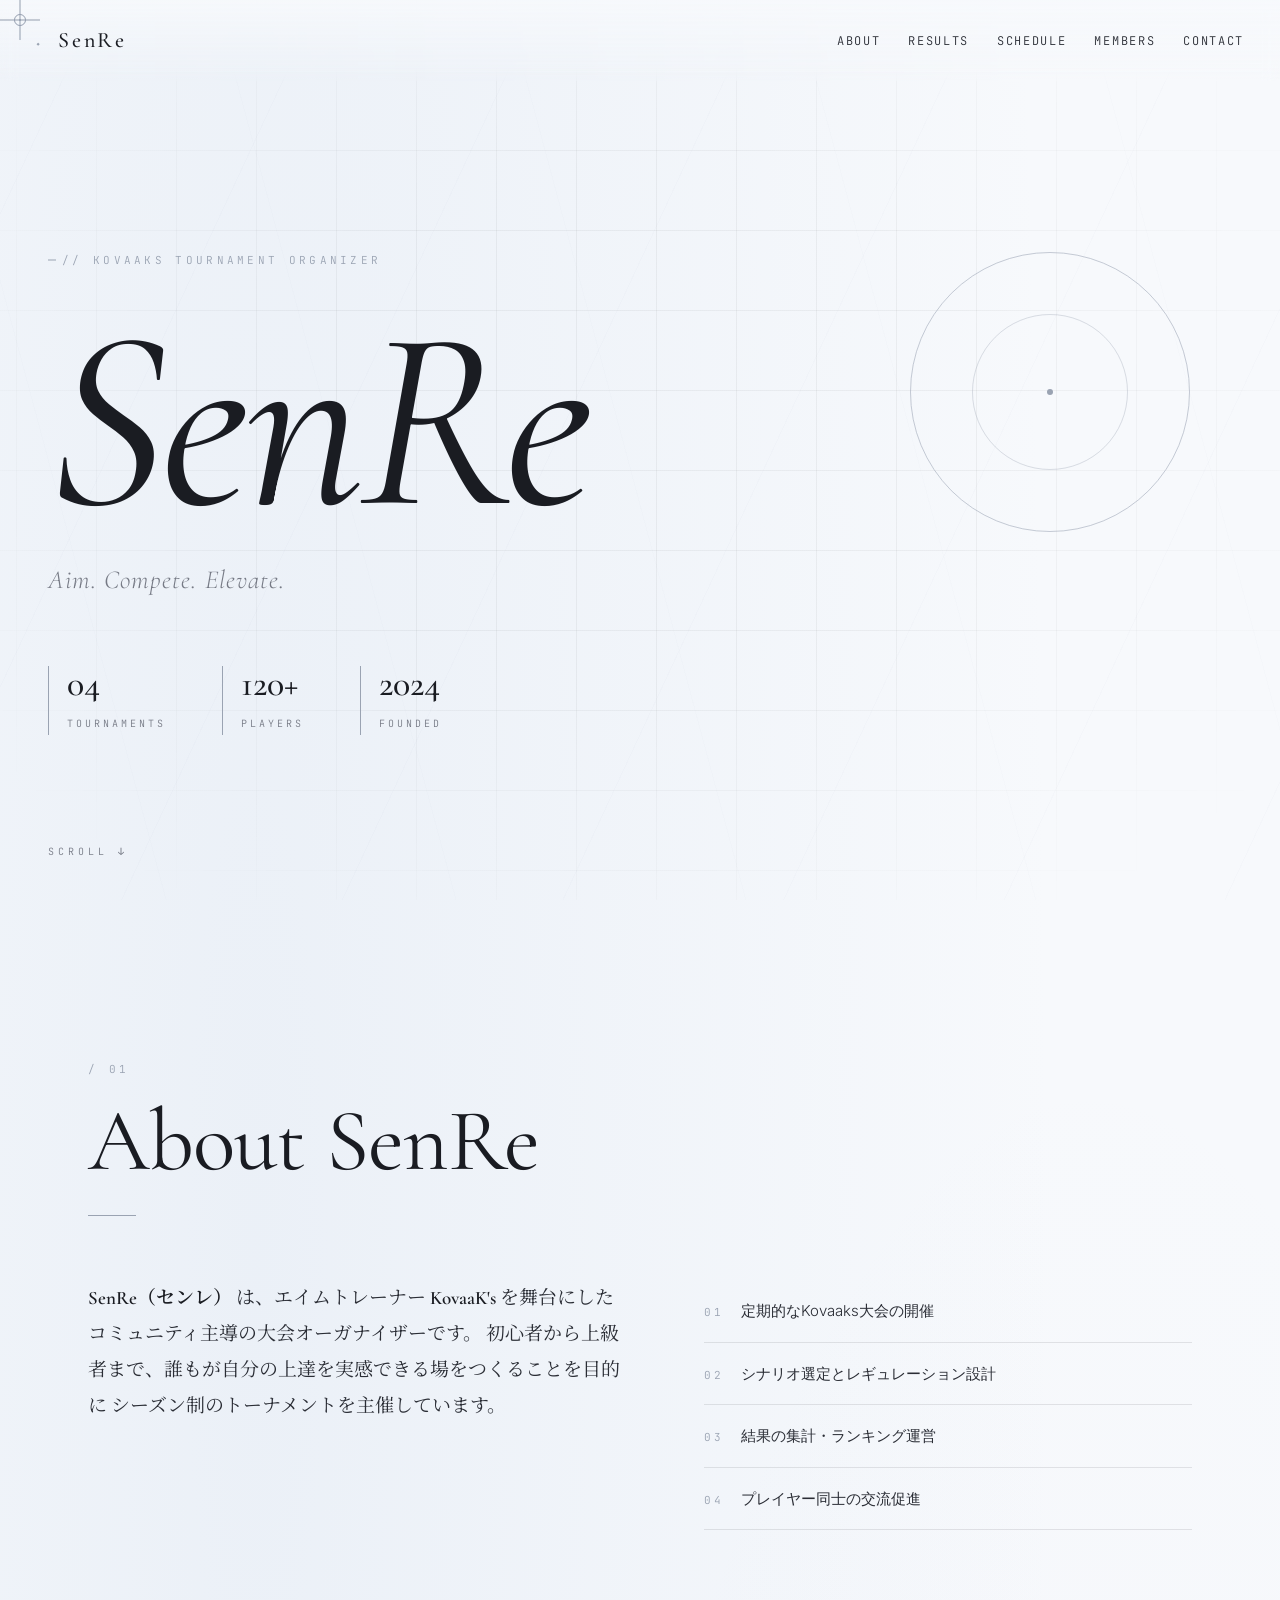
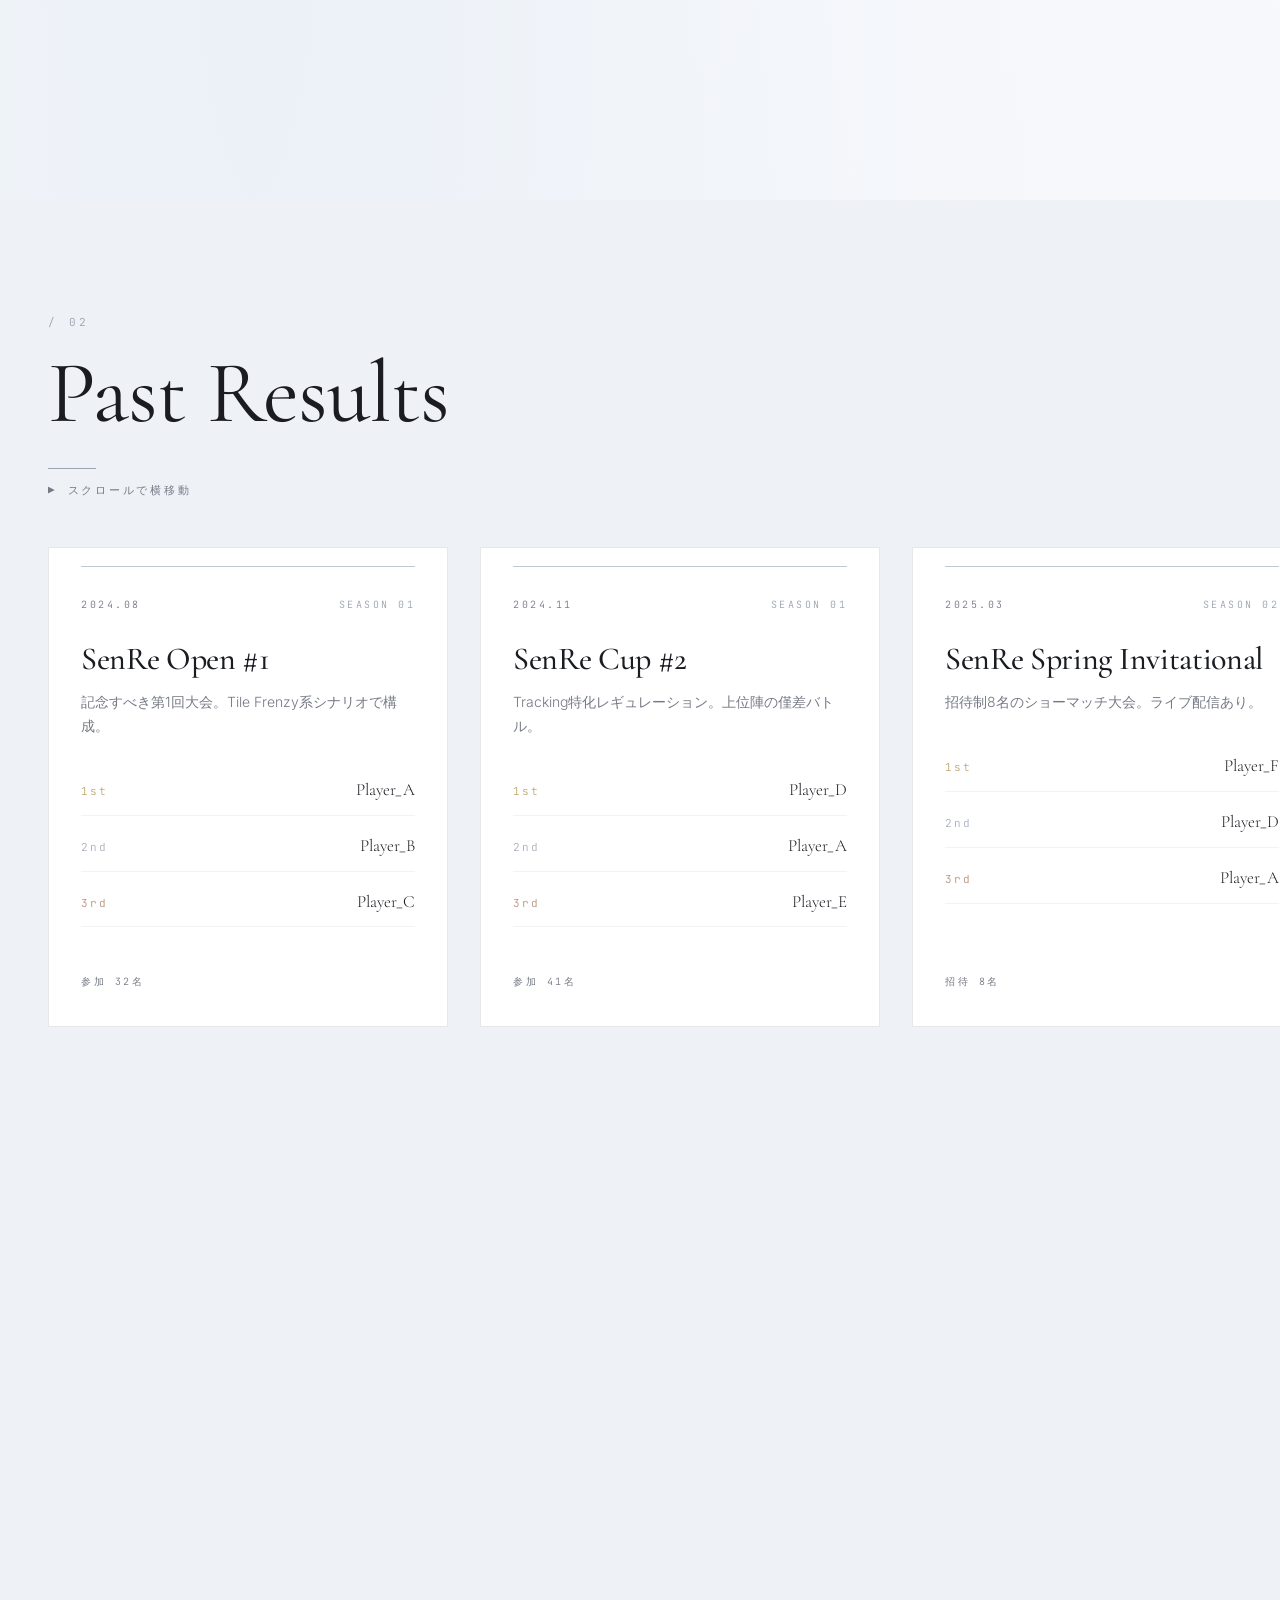
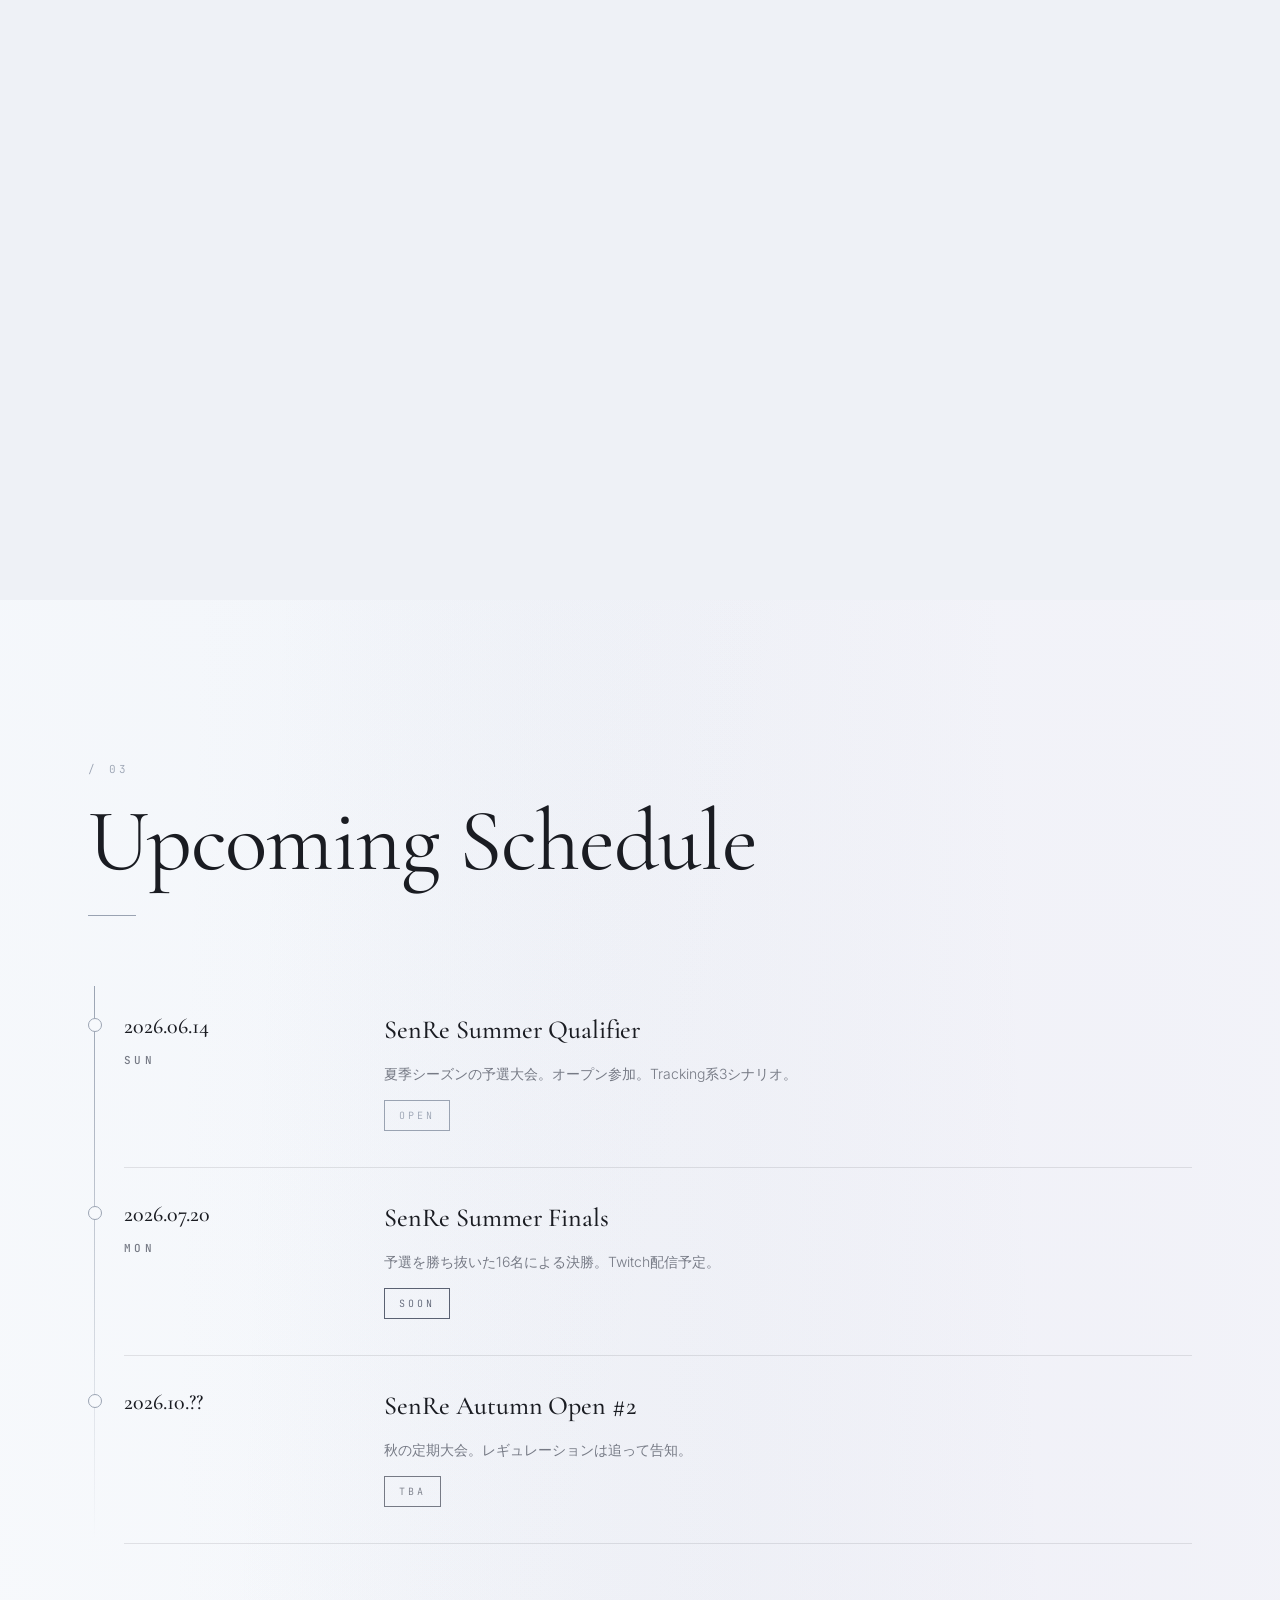
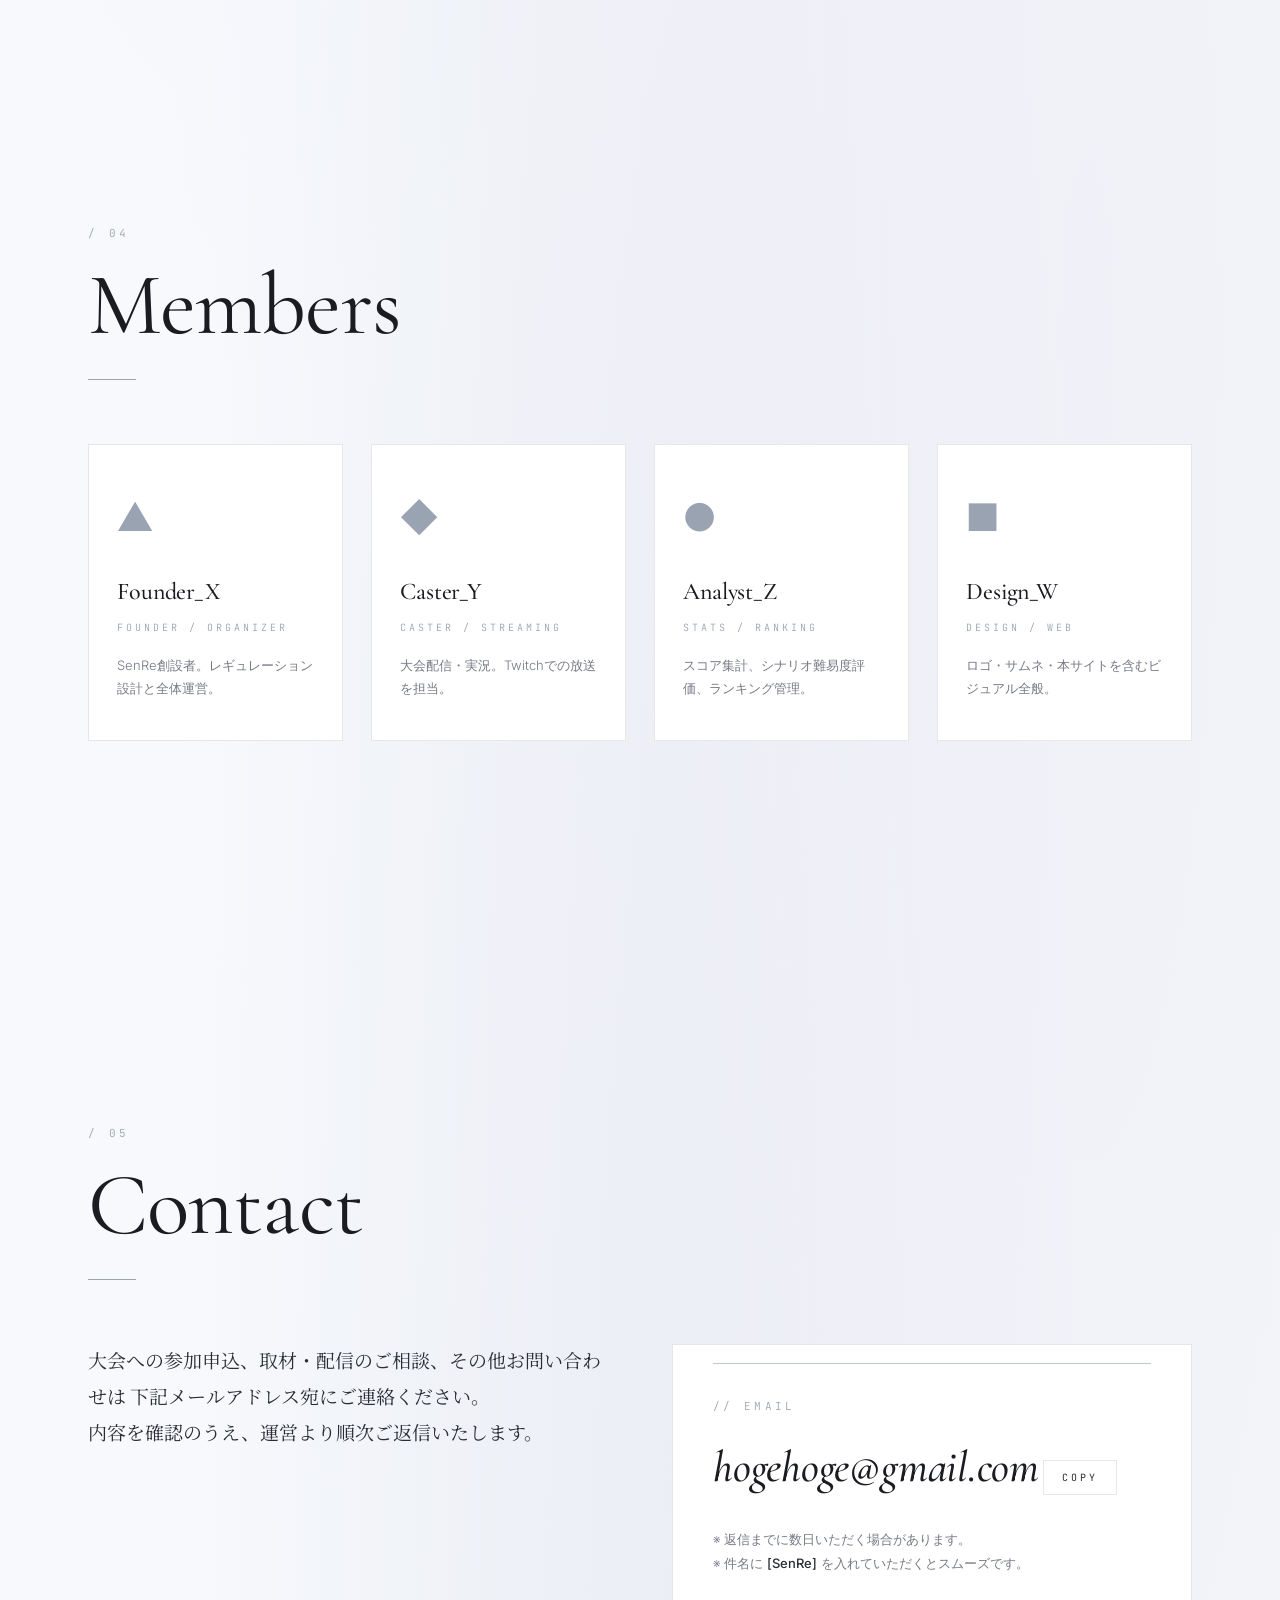
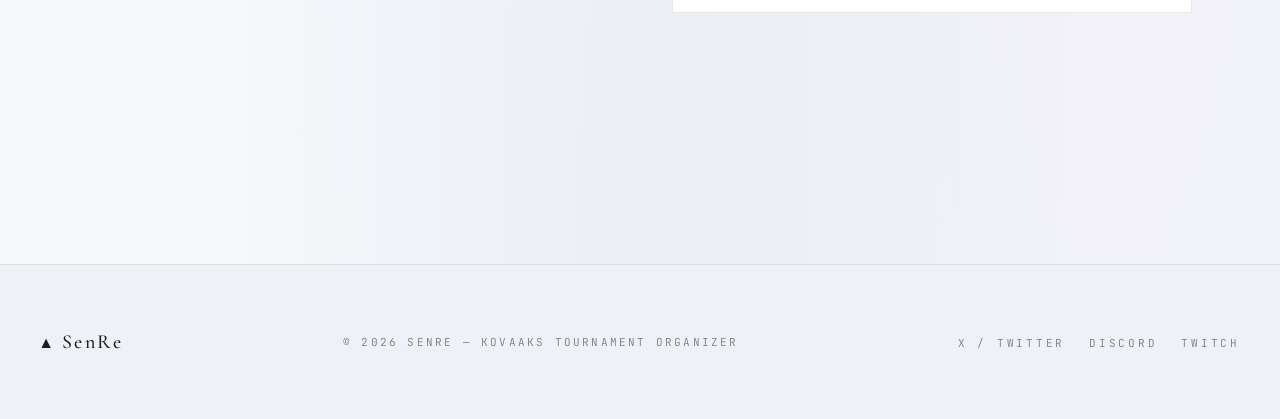
==== index.html @ f72944ca "Init" ====
<!DOCTYPE html>
<html lang="ja">
<head>
<meta charset="UTF-8" />
<meta name="viewport" content="width=device-width, initial-scale=1.0" />
<title>SenRe — Kovaaks Tournament Organizer</title>
<link rel="preconnect" href="https://fonts.googleapis.com">
<link rel="preconnect" href="https://fonts.gstatic.com" crossorigin>
<link href="https://fonts.googleapis.com/css2?family=Cormorant+Garamond:wght@300;400;500;600;700&family=Inter:wght@300;400;500;700&family=JetBrains+Mono:wght@400;500&family=Noto+Serif+JP:wght@300;400;600&display=swap" rel="stylesheet">
<link rel="stylesheet" href="style.css" />
</head>
<body>

<!-- 大理石テクスチャ用オーバーレイ -->
<div class="marble-veins"></div>

<!-- カスタムカーソル（クロスヘア） -->
<div class="cursor-cross" id="cursorCross" aria-hidden="true">
  <div class="cc-h"></div>
  <div class="cc-v"></div>
  <div class="cc-ring"></div>
  <div class="cc-dot"></div>
</div>

<!-- スクロール進捗 -->
<div class="progress-bar" id="progressBar"></div>

<!-- ナビ -->
<nav class="nav">
  <div class="nav-logo">
    <span class="logo-mark">◆</span> SenRe
  </div>
  <ul class="nav-links">
    <li><a href="#about">About</a></li>
    <li><a href="#results">Results</a></li>
    <li><a href="#schedule">Schedule</a></li>
    <li><a href="#members">Members</a></li>
    <li><a href="#contact">Contact</a></li>
  </ul>
</nav>

<!-- ============== HERO ============== -->
<section id="hero" class="section hero">
  <div class="grid-bg" data-parallax="0.25"></div>
  <div class="ornament" id="ornament">
    <div class="o-ring"></div>
    <div class="o-ring o-ring-2"></div>
    <div class="o-dot"></div>
  </div>

  <div class="hero-meta">
    <span class="tag">// KOVAAKS TOURNAMENT ORGANIZER</span>
  </div>
  <h1 class="hero-title" id="heroTitle" data-text="SenRe">SenRe</h1>
  <p class="hero-sub">Aim. Compete. Elevate.</p>

  <div class="hero-stats">
    <div><b>04</b><span>TOURNAMENTS</span></div>
    <div><b>120+</b><span>PLAYERS</span></div>
    <div><b>2024</b><span>FOUNDED</span></div>
  </div>

  <p class="scroll-hint">SCROLL ↓</p>
</section>

<!-- ============== ABOUT ============== -->
<section id="about" class="section about">
  <span class="section-no">/ 01</span>
  <h2 class="section-title reveal reveal-up">About SenRe</h2>
  <div class="about-grid">
    <p class="reveal reveal-up">
      <b>SenRe（センレ）</b> は、エイムトレーナー <b>KovaaK's</b> を舞台にした
      コミュニティ主導の大会オーガナイザーです。
      初心者から上級者まで、誰もが自分の上達を実感できる場をつくることを目的に
      シーズン制のトーナメントを主催しています。
    </p>
    <ul class="about-points">
      <li class="reveal reveal-up"><span>01</span>定期的なKovaaks大会の開催</li>
      <li class="reveal reveal-up"><span>02</span>シナリオ選定とレギュレーション設計</li>
      <li class="reveal reveal-up"><span>03</span>結果の集計・ランキング運営</li>
      <li class="reveal reveal-up"><span>04</span>プレイヤー同士の交流促進</li>
    </ul>
  </div>
</section>

<!-- ============== RESULTS (Sticky横スクロール) ============== -->
<section id="results" class="pin-section">
  <div class="pin-track">
    <div class="pin-stage">
      <div class="pin-head">
        <span class="section-no">/ 02</span>
        <h2 class="section-title">Past Results</h2>
        <p class="pin-hint">▶ スクロールで横移動</p>
      </div>
      <div class="pin-panels" id="pinPanels">

        <article class="result">
          <header><span class="r-date">2024.08</span><span class="r-season">SEASON 01</span></header>
          <h3>SenRe Open #1</h3>
          <p class="r-desc">記念すべき第1回大会。Tile Frenzy系シナリオで構成。</p>
          <dl class="r-podium">
            <div><dt>1st</dt><dd>Player_A</dd></div>
            <div><dt>2nd</dt><dd>Player_B</dd></div>
            <div><dt>3rd</dt><dd>Player_C</dd></div>
          </dl>
          <span class="r-count">参加 32名</span>
        </article>

        <article class="result">
          <header><span class="r-date">2024.11</span><span class="r-season">SEASON 01</span></header>
          <h3>SenRe Cup #2</h3>
          <p class="r-desc">Tracking特化レギュレーション。上位陣の僅差バトル。</p>
          <dl class="r-podium">
            <div><dt>1st</dt><dd>Player_D</dd></div>
            <div><dt>2nd</dt><dd>Player_A</dd></div>
            <div><dt>3rd</dt><dd>Player_E</dd></div>
          </dl>
          <span class="r-count">参加 41名</span>
        </article>

        <article class="result">
          <header><span class="r-date">2025.03</span><span class="r-season">SEASON 02</span></header>
          <h3>SenRe Spring Invitational</h3>
          <p class="r-desc">招待制8名のショーマッチ大会。ライブ配信あり。</p>
          <dl class="r-podium">
            <div><dt>1st</dt><dd>Player_F</dd></div>
            <div><dt>2nd</dt><dd>Player_D</dd></div>
            <div><dt>3rd</dt><dd>Player_A</dd></div>
          </dl>
          <span class="r-count">招待 8名</span>
        </article>

        <article class="result">
          <header><span class="r-date">2025.10</span><span class="r-season">SEASON 02</span></header>
          <h3>SenRe Autumn Open</h3>
          <p class="r-desc">過去最大規模。Switching/Tracking混合ルール。</p>
          <dl class="r-podium">
            <div><dt>1st</dt><dd>Player_G</dd></div>
            <div><dt>2nd</dt><dd>Player_F</dd></div>
            <div><dt>3rd</dt><dd>Player_D</dd></div>
          </dl>
          <span class="r-count">参加 67名</span>
        </article>

      </div>
    </div>
  </div>
</section>

<!-- ============== SCHEDULE ============== -->
<section id="schedule" class="section schedule">
  <span class="section-no">/ 03</span>
  <h2 class="section-title reveal reveal-up">Upcoming Schedule</h2>

  <ol class="timeline">
    <li class="reveal reveal-left">
      <div class="tl-date">2026.06.14 <span>SUN</span></div>
      <div class="tl-body">
        <h3>SenRe Summer Qualifier</h3>
        <p>夏季シーズンの予選大会。オープン参加。Tracking系3シナリオ。</p>
        <span class="tl-status open">OPEN</span>
      </div>
    </li>
    <li class="reveal reveal-left">
      <div class="tl-date">2026.07.20 <span>MON</span></div>
      <div class="tl-body">
        <h3>SenRe Summer Finals</h3>
        <p>予選を勝ち抜いた16名による決勝。Twitch配信予定。</p>
        <span class="tl-status soon">SOON</span>
      </div>
    </li>
    <li class="reveal reveal-left">
      <div class="tl-date">2026.10.??</div>
      <div class="tl-body">
        <h3>SenRe Autumn Open #2</h3>
        <p>秋の定期大会。レギュレーションは追って告知。</p>
        <span class="tl-status tba">TBA</span>
      </div>
    </li>
  </ol>
</section>

<!-- ============== MEMBERS ============== -->
<section id="members" class="section members">
  <span class="section-no">/ 04</span>
  <h2 class="section-title reveal reveal-up">Members</h2>
  <div class="member-grid">
    <div class="member reveal reveal-up">
      <div class="m-avatar">▲</div>
      <h3>Founder_X</h3>
      <p class="m-role">Founder / Organizer</p>
      <p class="m-bio">SenRe創設者。レギュレーション設計と全体運営。</p>
    </div>
    <div class="member reveal reveal-up">
      <div class="m-avatar">◆</div>
      <h3>Caster_Y</h3>
      <p class="m-role">Caster / Streaming</p>
      <p class="m-bio">大会配信・実況。Twitchでの放送を担当。</p>
    </div>
    <div class="member reveal reveal-up">
      <div class="m-avatar">●</div>
      <h3>Analyst_Z</h3>
      <p class="m-role">Stats / Ranking</p>
      <p class="m-bio">スコア集計、シナリオ難易度評価、ランキング管理。</p>
    </div>
    <div class="member reveal reveal-up">
      <div class="m-avatar">■</div>
      <h3>Design_W</h3>
      <p class="m-role">Design / Web</p>
      <p class="m-bio">ロゴ・サムネ・本サイトを含むビジュアル全般。</p>
    </div>
  </div>
</section>

<!-- ============== CONTACT ============== -->
<section id="contact" class="section contact">
  <span class="section-no">/ 05</span>
  <h2 class="section-title reveal reveal-up">Contact</h2>

  <div class="contact-grid">
    <p class="contact-lead reveal reveal-up">
      大会への参加申込、取材・配信のご相談、その他お問い合わせは
      下記メールアドレス宛にご連絡ください。<br>
      内容を確認のうえ、運営より順次ご返信いたします。
    </p>

    <div class="contact-card reveal reveal-up">
      <span class="contact-label">// EMAIL</span>
      <a class="contact-mail" href="mailto:hogehoge@gmail.com">hogehoge@gmail.com</a>
      <button class="contact-copy" type="button" data-copy="hogehoge@gmail.com">
        <span class="cc-label">COPY</span>
      </button>
      <p class="contact-note">
        ※ 返信までに数日いただく場合があります。<br>
        ※ 件名に <b>[SenRe]</b> を入れていただくとスムーズです。
      </p>
    </div>
  </div>
</section>

<!-- ============== FOOTER ============== -->
<footer class="footer">
  <div class="footer-inner">
    <div class="f-logo">▲ SenRe</div>
    <p class="f-copy">© 2026 SenRe — Kovaaks Tournament Organizer</p>
    <ul class="f-links">
      <li><a href="#">X / Twitter</a></li>
      <li><a href="#">Discord</a></li>
      <li><a href="#">Twitch</a></li>
    </ul>
  </div>
</footer>

<script src="script.js"></script>
</body>
</html>
---- style.css ----
:root {
  --bg-0: #f7f9fc;       /* パールホワイト（寒色寄りの白） */
  --bg-1: #eef1f6;       /* シルバーグレーがかった白 */
  --bg-2: #ffffff;       /* 純白ハイライト */
  --fg:   #1a1c22;       /* 青みを帯びた黒 */
  --fg-soft: #2a2d35;
  --fg-dim: #767a85;
  --accent: #9aa3b2;     /* シルバーグレー */
  --accent-2: #5a6172;   /* 深いスチールグレー */
  --line: rgba(26, 28, 34, 0.10);
  --line-soft: rgba(26, 28, 34, 0.05);

  --serif: "Cormorant Garamond", "Noto Serif JP", Georgia, "Yu Mincho", serif;
  --sans:  "Inter", "Hiragino Sans", "Yu Gothic", sans-serif;
  --mono:  "JetBrains Mono", ui-monospace, Menlo, monospace;
}

* { box-sizing: border-box; margin: 0; padding: 0; }
html { scroll-behavior: smooth; }

body {
  font-family: var(--sans);
  font-weight: 300;
  color: var(--fg);
  background: var(--bg-0);
  overflow-x: hidden;
  line-height: 1.7;
  transition: background-color 1s ease;

  /* パールホワイトらしい寒色系のぼんやりした色ムラ */
  background-image:
    radial-gradient(ellipse at 20% 15%, rgba(180,200,225,0.18), transparent 55%),
    radial-gradient(ellipse at 85% 80%, rgba(200,190,220,0.14), transparent 60%),
    radial-gradient(ellipse at 50% 110%, rgba(150,165,190,0.10), transparent 50%);
}

a { color: inherit; text-decoration: none; }
ul, ol { list-style: none; }

/* ============== 大理石の脈 ============== */
.marble-veins {
  pointer-events: none;
  position: fixed;
  inset: 0;
  z-index: 0;
  opacity: .35;
  background-image:
    repeating-linear-gradient(115deg,
      transparent 0,
      transparent 90px,
      rgba(80,100,130,0.05) 90px,
      rgba(80,100,130,0.05) 91px,
      transparent 91px,
      transparent 200px),
    repeating-linear-gradient(75deg,
      transparent 0,
      transparent 160px,
      rgba(150,165,195,0.06) 160px,
      rgba(150,165,195,0.06) 161px,
      transparent 161px,
      transparent 280px);
  mix-blend-mode: multiply;
}

/* ============== 進捗バー ============== */
.progress-bar {
  position: fixed;
  top: 0; left: 0;
  height: 2px;
  width: 0%;
  background: linear-gradient(90deg, var(--accent), var(--accent-2));
  z-index: 1000;
}

/* ============== NAV ============== */
.nav {
  position: fixed;
  top: 0; left: 0; right: 0;
  z-index: 100;
  display: flex;
  justify-content: space-between;
  align-items: center;
  padding: 22px 36px;
  font-family: var(--mono);
  font-size: 12px;
  letter-spacing: .14em;
  background: linear-gradient(to bottom, rgba(247,249,252,0.88), rgba(247,249,252,0));
  backdrop-filter: blur(8px);
  -webkit-backdrop-filter: blur(8px);
}
.nav-logo {
  font-family: var(--serif);
  font-size: 22px;
  font-weight: 500;
  letter-spacing: .12em;
  color: var(--fg);
}
.logo-mark { color: var(--accent); margin-right: 8px; font-size: 14px; }

.nav-links { display: flex; gap: 28px; }
.nav-links a {
  position: relative;
  color: var(--fg-soft);
  text-transform: uppercase;
  transition: color .25s;
}
.nav-links a::after {
  content: "";
  position: absolute;
  left: 0; bottom: -6px;
  width: 0; height: 1px;
  background: var(--accent);
  transition: width .35s ease;
}
.nav-links a:hover { color: var(--accent); }
.nav-links a:hover::after { width: 100%; }

/* ============== セクション共通 ============== */
.section {
  position: relative;
  z-index: 1;
  min-height: 100vh;
  padding: 160px 48px 120px;
  max-width: 1200px;
  margin: 0 auto;
}
.section-no {
  font-family: var(--mono);
  font-size: 11px;
  letter-spacing: .3em;
  color: var(--accent);
  display: block;
  margin-bottom: 16px;
  text-transform: uppercase;
}
.section-title {
  font-family: var(--serif);
  font-weight: 400;
  font-size: clamp(44px, 7vw, 88px);
  letter-spacing: -0.01em;
  line-height: 1.05;
  margin-bottom: 64px;
  color: var(--fg);
}
.section-title::after {
  content: "";
  display: block;
  width: 48px;
  height: 1px;
  background: var(--accent);
  margin-top: 28px;
}

/* ============== HERO ============== */
.hero {
  min-height: 100vh;
  padding: 160px 48px 80px;
  display: flex;
  flex-direction: column;
  justify-content: center;
  align-items: flex-start;
  max-width: 1400px;
  overflow: hidden;
}
.grid-bg {
  position: absolute;
  inset: -10% -5% -5% -5%;
  background-image:
    linear-gradient(rgba(29,27,24,0.05) 1px, transparent 1px),
    linear-gradient(90deg, rgba(29,27,24,0.05) 1px, transparent 1px);
  background-size: 80px 80px;
  mask-image: radial-gradient(ellipse at 50% 50%, #000 35%, transparent 80%);
  -webkit-mask-image: radial-gradient(ellipse at 50% 50%, #000 35%, transparent 80%);
  will-change: transform;
  z-index: 0;
}

/* オーナメント（クロスヘアに代わる装飾） */
.ornament {
  position: absolute;
  top: 28%;
  right: 7%;
  width: 280px;
  height: 280px;
  pointer-events: none;
  z-index: 0;
  will-change: transform;
}
.o-ring, .o-ring-2 {
  position: absolute;
  inset: 0;
  border: 1px solid var(--accent);
  border-radius: 50%;
  opacity: .55;
}
.o-ring-2 {
  inset: 22%;
  border-style: solid;
  opacity: .35;
  animation: ringPulse 5s ease-in-out infinite;
}
@keyframes ringPulse {
  0%, 100% { transform: scale(1); opacity: .35; }
  50%      { transform: scale(1.08); opacity: .6; }
}
.o-dot {
  position: absolute;
  top: 50%; left: 50%;
  width: 6px; height: 6px;
  background: var(--accent);
  border-radius: 50%;
  transform: translate(-50%, -50%);
}

.hero-meta { position: relative; z-index: 1; }
.tag {
  font-family: var(--mono);
  font-size: 11px;
  letter-spacing: .3em;
  color: var(--accent);
  padding-left: 14px;
  position: relative;
  text-transform: uppercase;
}
.tag::before {
  content: "";
  position: absolute;
  left: 0; top: 50%;
  width: 8px; height: 1px;
  background: var(--accent);
  transform: translateY(-50%);
}

.hero-title {
  position: relative;
  z-index: 1;
  font-family: var(--serif);
  font-style: italic;
  font-weight: 400;
  font-size: clamp(96px, 20vw, 280px);
  letter-spacing: -0.02em;
  line-height: 0.95;
  margin: 28px 0 14px;
  color: var(--fg);
}
/* "Re" の部分だけゴールドにしたい場合の演出用 */
.hero-title::first-letter {
  /* 必要に応じて装飾 */
}

.hero-sub {
  position: relative;
  z-index: 1;
  font-family: var(--serif);
  font-style: italic;
  font-size: clamp(18px, 2.2vw, 26px);
  letter-spacing: .04em;
  color: var(--fg-dim);
  font-weight: 300;
}

.hero-stats {
  position: relative;
  z-index: 1;
  display: flex;
  gap: 56px;
  margin-top: 64px;
  flex-wrap: wrap;
}
.hero-stats > div {
  padding-left: 18px;
  border-left: 1px solid var(--accent);
}
.hero-stats b {
  display: block;
  font-family: var(--serif);
  font-weight: 500;
  font-size: 36px;
  color: var(--fg);
  line-height: 1;
  margin-bottom: 6px;
}
.hero-stats span {
  font-family: var(--mono);
  font-size: 10px;
  letter-spacing: .3em;
  color: var(--fg-dim);
  text-transform: uppercase;
}

.scroll-hint {
  position: absolute;
  bottom: 40px;
  left: 48px;
  font-family: var(--mono);
  font-size: 10px;
  letter-spacing: .4em;
  color: var(--fg-dim);
  text-transform: uppercase;
  animation: hint 2.4s ease-in-out infinite;
}
@keyframes hint {
  0%, 100% { transform: translateY(0); opacity: .65; }
  50%      { transform: translateY(6px); opacity: 1; }
}

/* ============== ABOUT ============== */
.about-grid {
  display: grid;
  grid-template-columns: 1.1fr 1fr;
  gap: 80px;
  align-items: start;
}
.about-grid p {
  font-family: var(--serif);
  font-size: 19px;
  line-height: 1.9;
  color: var(--fg-soft);
  font-weight: 400;
}
.about-grid p b { font-weight: 600; color: var(--fg); }
.about-points li {
  display: flex;
  align-items: baseline;
  gap: 18px;
  padding: 18px 0;
  border-bottom: 1px solid var(--line);
  font-size: 15px;
  color: var(--fg-soft);
}
.about-points li span {
  font-family: var(--mono);
  font-size: 11px;
  letter-spacing: .2em;
  color: var(--accent);
}

/* ============== RESULTS (Pin) ============== */
.pin-section {
  position: relative;
  z-index: 1;
  height: 400vh;
  background: var(--bg-1);
}
.pin-track {
  position: sticky;
  top: 0;
  height: 100vh;
  overflow: hidden;
}
.pin-stage {
  height: 100%;
  padding: 120px 0 80px 48px;
  display: flex;
  flex-direction: column;
  justify-content: center;
}
.pin-head { padding-right: 48px; margin-bottom: 48px; }
.pin-head .section-title { margin-bottom: 12px; }
.pin-hint {
  font-family: var(--mono);
  font-size: 11px;
  letter-spacing: .25em;
  color: var(--fg-dim);
  text-transform: uppercase;
}
.pin-panels {
  display: flex;
  gap: 32px;
  will-change: transform;
  padding-right: 48px;
}
.result {
  flex: 0 0 400px;
  height: 480px;
  background: var(--bg-2);
  border: 1px solid var(--line);
  padding: 36px 32px;
  display: flex;
  flex-direction: column;
  position: relative;
  transition: transform .4s ease, box-shadow .4s ease, border-color .4s ease;
}
.result:hover {
  transform: translateY(-8px);
  border-color: var(--accent);
  box-shadow: 0 20px 50px rgba(29,27,24,0.08);
}
/* 上下にラインを引いてエレガントに */
.result::before {
  content: "";
  position: absolute;
  top: 18px; left: 32px; right: 32px;
  height: 1px;
  background: var(--accent);
  opacity: .6;
}
.result header {
  display: flex;
  justify-content: space-between;
  font-family: var(--mono);
  font-size: 10px;
  letter-spacing: .25em;
  color: var(--fg-dim);
  margin: 12px 0 28px;
  text-transform: uppercase;
}
.r-season { color: var(--accent); }
.result h3 {
  font-family: var(--serif);
  font-weight: 500;
  font-size: 32px;
  line-height: 1.1;
  margin-bottom: 14px;
  letter-spacing: -.01em;
}
.r-desc {
  font-size: 14px;
  color: var(--fg-dim);
  margin-bottom: 28px;
}
.r-podium {
  display: grid;
  gap: 6px;
  margin-bottom: auto;
}
.r-podium div {
  display: flex;
  justify-content: space-between;
  align-items: baseline;
  padding: 10px 0;
  border-bottom: 1px solid var(--line-soft);
}
.r-podium dt {
  font-family: var(--mono);
  font-size: 11px;
  letter-spacing: .2em;
  color: var(--fg-dim);
}
.r-podium dd {
  font-family: var(--serif);
  font-size: 17px;
  color: var(--fg);
}
.r-podium div:nth-child(1) dt { color: #c0a978; }
.r-podium div:nth-child(2) dt { color: #a8b0bd; }
.r-podium div:nth-child(3) dt { color: #b8917a; }
.r-count {
  font-family: var(--mono);
  font-size: 10px;
  letter-spacing: .25em;
  color: var(--fg-dim);
  margin-top: 20px;
  text-transform: uppercase;
}

/* ============== SCHEDULE ============== */
.schedule { background: transparent; }
.timeline {
  position: relative;
  padding-left: 36px;
}
.timeline::before {
  content: "";
  position: absolute;
  left: 6px; top: 6px; bottom: 6px;
  width: 1px;
  background: linear-gradient(to bottom, var(--accent), transparent);
}
.timeline li {
  position: relative;
  display: grid;
  grid-template-columns: 220px 1fr;
  gap: 40px;
  padding: 28px 0 36px;
  border-bottom: 1px solid var(--line);
}
.timeline li::before {
  content: "";
  position: absolute;
  left: -36px;
  top: 38px;
  width: 12px; height: 12px;
  background: var(--bg-0);
  border: 1px solid var(--accent);
  border-radius: 50%;
}
.tl-date {
  font-family: var(--serif);
  font-weight: 500;
  font-size: 22px;
  color: var(--fg);
}
.tl-date span {
  display: block;
  font-family: var(--mono);
  font-size: 11px;
  letter-spacing: .3em;
  color: var(--fg-dim);
  margin-top: 6px;
}
.tl-body h3 {
  font-family: var(--serif);
  font-weight: 500;
  font-size: 26px;
  margin-bottom: 10px;
  letter-spacing: -.005em;
}
.tl-body p {
  color: var(--fg-dim);
  font-size: 14px;
  margin-bottom: 14px;
}
.tl-status {
  display: inline-block;
  font-family: var(--mono);
  font-size: 10px;
  letter-spacing: .3em;
  padding: 6px 14px;
  border: 1px solid;
  text-transform: uppercase;
}
.tl-status.open { color: var(--accent); border-color: var(--accent); }
.tl-status.soon { color: var(--accent-2); border-color: var(--accent-2); }
.tl-status.tba  { color: var(--fg-dim); border-color: var(--fg-dim); }

/* ============== MEMBERS ============== */
.members { background: transparent; }
.member-grid {
  display: grid;
  grid-template-columns: repeat(auto-fit, minmax(240px, 1fr));
  gap: 28px;
}
.member {
  position: relative;
  padding: 40px 28px;
  background: var(--bg-2);
  border: 1px solid var(--line);
  transition: transform .4s ease, border-color .4s ease, box-shadow .4s ease;
}
.member:hover {
  transform: translateY(-8px);
  border-color: var(--accent);
  box-shadow: 0 20px 50px rgba(29,27,24,0.08);
}
.m-avatar {
  font-size: 38px;
  color: var(--accent);
  margin-bottom: 22px;
}
.member h3 {
  font-family: var(--serif);
  font-weight: 500;
  font-size: 24px;
  margin-bottom: 6px;
  letter-spacing: -.005em;
}
.m-role {
  font-family: var(--mono);
  font-size: 10px;
  letter-spacing: .3em;
  color: var(--accent);
  margin-bottom: 18px;
  text-transform: uppercase;
}
.m-bio {
  font-size: 13px;
  color: var(--fg-dim);
  line-height: 1.8;
}

/* スタガー */
.member-grid .member:nth-child(1) { --delay: 0s; }
.member-grid .member:nth-child(2) { --delay: .1s; }
.member-grid .member:nth-child(3) { --delay: .2s; }
.member-grid .member:nth-child(4) { --delay: .3s; }

/* ============== CONTACT ============== */
.contact { background: transparent; }
.contact-grid {
  display: grid;
  grid-template-columns: 1fr 1fr;
  gap: 64px;
  align-items: start;
}
.contact-lead {
  font-family: var(--serif);
  font-size: 19px;
  line-height: 1.9;
  color: var(--fg-soft);
  font-weight: 400;
}

.contact-card {
  position: relative;
  padding: 44px 40px 36px;
  background: var(--bg-2);
  border: 1px solid var(--line);
  transition: transform .4s ease, border-color .4s ease, box-shadow .4s ease;
}
.contact-card:hover {
  transform: translateY(-6px);
  border-color: var(--accent);
  box-shadow: 0 20px 50px rgba(29,27,24,0.08);
}
.contact-card::before {
  content: "";
  position: absolute;
  top: 18px; left: 40px; right: 40px;
  height: 1px;
  background: var(--accent);
  opacity: .6;
}
.contact-label {
  display: block;
  font-family: var(--mono);
  font-size: 11px;
  letter-spacing: .3em;
  color: var(--accent);
  margin: 8px 0 22px;
  text-transform: uppercase;
}
.contact-mail {
  display: inline-block;
  font-family: var(--serif);
  font-style: italic;
  font-weight: 500;
  font-size: clamp(28px, 4vw, 44px);
  letter-spacing: -.005em;
  color: var(--fg);
  line-height: 1.2;
  word-break: break-all;
  border-bottom: 1px solid transparent;
  transition: color .25s, border-color .25s;
}
.contact-mail:hover {
  color: var(--accent-2);
  border-bottom-color: var(--accent);
}

.contact-copy {
  margin-top: 22px;
  background: transparent;
  border: 1px solid var(--line);
  padding: 10px 18px;
  font-family: var(--mono);
  font-size: 10px;
  letter-spacing: .3em;
  color: var(--fg-soft);
  text-transform: uppercase;
  cursor: pointer;
  transition: border-color .25s, color .25s, background .25s;
}
.contact-copy:hover {
  border-color: var(--accent);
  color: var(--accent-2);
}
.contact-copy.is-copied {
  border-color: var(--accent-2);
  color: var(--accent-2);
  background: rgba(90,97,114,0.05);
}

.contact-note {
  margin-top: 32px;
  font-size: 13px;
  line-height: 1.9;
  color: var(--fg-dim);
}
.contact-note b { color: var(--fg-soft); font-weight: 500; }

/* ============== FOOTER ============== */
.footer {
  position: relative;
  z-index: 1;
  background: var(--bg-1);
  border-top: 1px solid var(--line);
  padding: 60px 36px;
  font-family: var(--mono);
}
.footer-inner {
  max-width: 1200px;
  margin: 0 auto;
  display: flex;
  flex-wrap: wrap;
  gap: 28px;
  justify-content: space-between;
  align-items: center;
}
.f-logo {
  font-family: var(--serif);
  font-weight: 500;
  font-size: 20px;
  letter-spacing: .12em;
  color: var(--fg);
}
.f-copy {
  font-size: 11px;
  letter-spacing: .2em;
  color: var(--fg-dim);
  text-transform: uppercase;
}
.f-links { display: flex; gap: 24px; }
.f-links a {
  font-size: 11px;
  letter-spacing: .25em;
  color: var(--fg-dim);
  transition: color .25s;
  text-transform: uppercase;
}
.f-links a:hover { color: var(--accent); }

/* ============== Reveal ============== */
.reveal {
  opacity: 0;
  transition: opacity 1s ease, transform 1s ease;
  transition-delay: var(--delay, 0s);
}
.reveal-up    { transform: translateY(40px); }
.reveal-left  { transform: translateX(-40px); }
.reveal-right { transform: translateX(40px); }
.reveal.in-view { opacity: 1; transform: translate(0, 0); }

/* ============== カスタムカーソル（クロスヘア） ============== */
.cursor-cross { display: none; }

@media (hover: hover) and (pointer: fine) {
  /* 既定カーソルを消す */
  html, body { cursor: none; }
  a, button, .nav-links a, .result, .member { cursor: none; }

  .cursor-cross {
    display: block;
    position: fixed;
    top: 0; left: 0;
    width: 40px;
    height: 40px;
    pointer-events: none;
    z-index: 9999;
    transform: translate3d(0, 0, 0);
    will-change: transform;
    mix-blend-mode: multiply; /* 白背景でも黒下地でも見える */
    transition: width .25s ease, height .25s ease;
  }
  .cc-h, .cc-v {
    position: absolute;
    background: var(--accent);
  }
  .cc-h {
    top: 50%; left: 0; right: 0;
    height: 1px;
    transform: translateY(-50%);
  }
  .cc-v {
    left: 50%; top: 0; bottom: 0;
    width: 1px;
    transform: translateX(-50%);
  }
  /* 中央の小さな円 */
  .cc-ring {
    position: absolute;
    top: 50%; left: 50%;
    width: 12px; height: 12px;
    border: 1px solid var(--accent);
    border-radius: 50%;
    transform: translate(-50%, -50%);
    transition: width .25s ease, height .25s ease, opacity .25s ease;
  }
  /* 真ん中の点 */
  .cc-dot {
    position: absolute;
    top: 50%; left: 50%;
    width: 2px; height: 2px;
    background: var(--accent);
    border-radius: 50%;
    transform: translate(-50%, -50%);
  }

  /* インタラクティブ要素ホバー時 : 大きくなる */
  .cursor-cross.is-hover { width: 70px; height: 70px; }
  .cursor-cross.is-hover .cc-ring { width: 24px; height: 24px; opacity: .8; }
}

/* ============== RESPONSIVE ============== */
@media (max-width: 880px) {
  .nav { padding: 16px 20px; }
  .nav-logo { font-size: 18px; }
  .nav-links { gap: 16px; font-size: 10px; }

  .section { padding: 140px 24px 100px; }
  .section-title { margin-bottom: 40px; }

  .ornament { width: 180px; height: 180px; top: 18%; right: -30px; opacity: .5; }
  .hero { padding: 140px 24px 80px; }
  .hero-stats { gap: 28px; margin-top: 48px; }
  .hero-stats b { font-size: 28px; }
  .scroll-hint { left: 24px; }

  .about-grid { grid-template-columns: 1fr; gap: 36px; }
  .about-grid p { font-size: 17px; }

  .pin-section { height: 360vh; }
  .pin-stage { padding-left: 24px; }
  .result { flex: 0 0 80vw; max-width: 360px; height: 460px; padding: 28px 24px; }

  .timeline { padding-left: 28px; }
  .timeline li {
    grid-template-columns: 1fr;
    gap: 10px;
  }
  .timeline li::before { left: -28px; top: 32px; }

  .footer-inner { justify-content: flex-start; }

  .contact-grid { grid-template-columns: 1fr; gap: 36px; }
  .contact-lead { font-size: 17px; }
  .contact-card { padding: 36px 24px 28px; }
  .contact-card::before { left: 24px; right: 24px; }
}
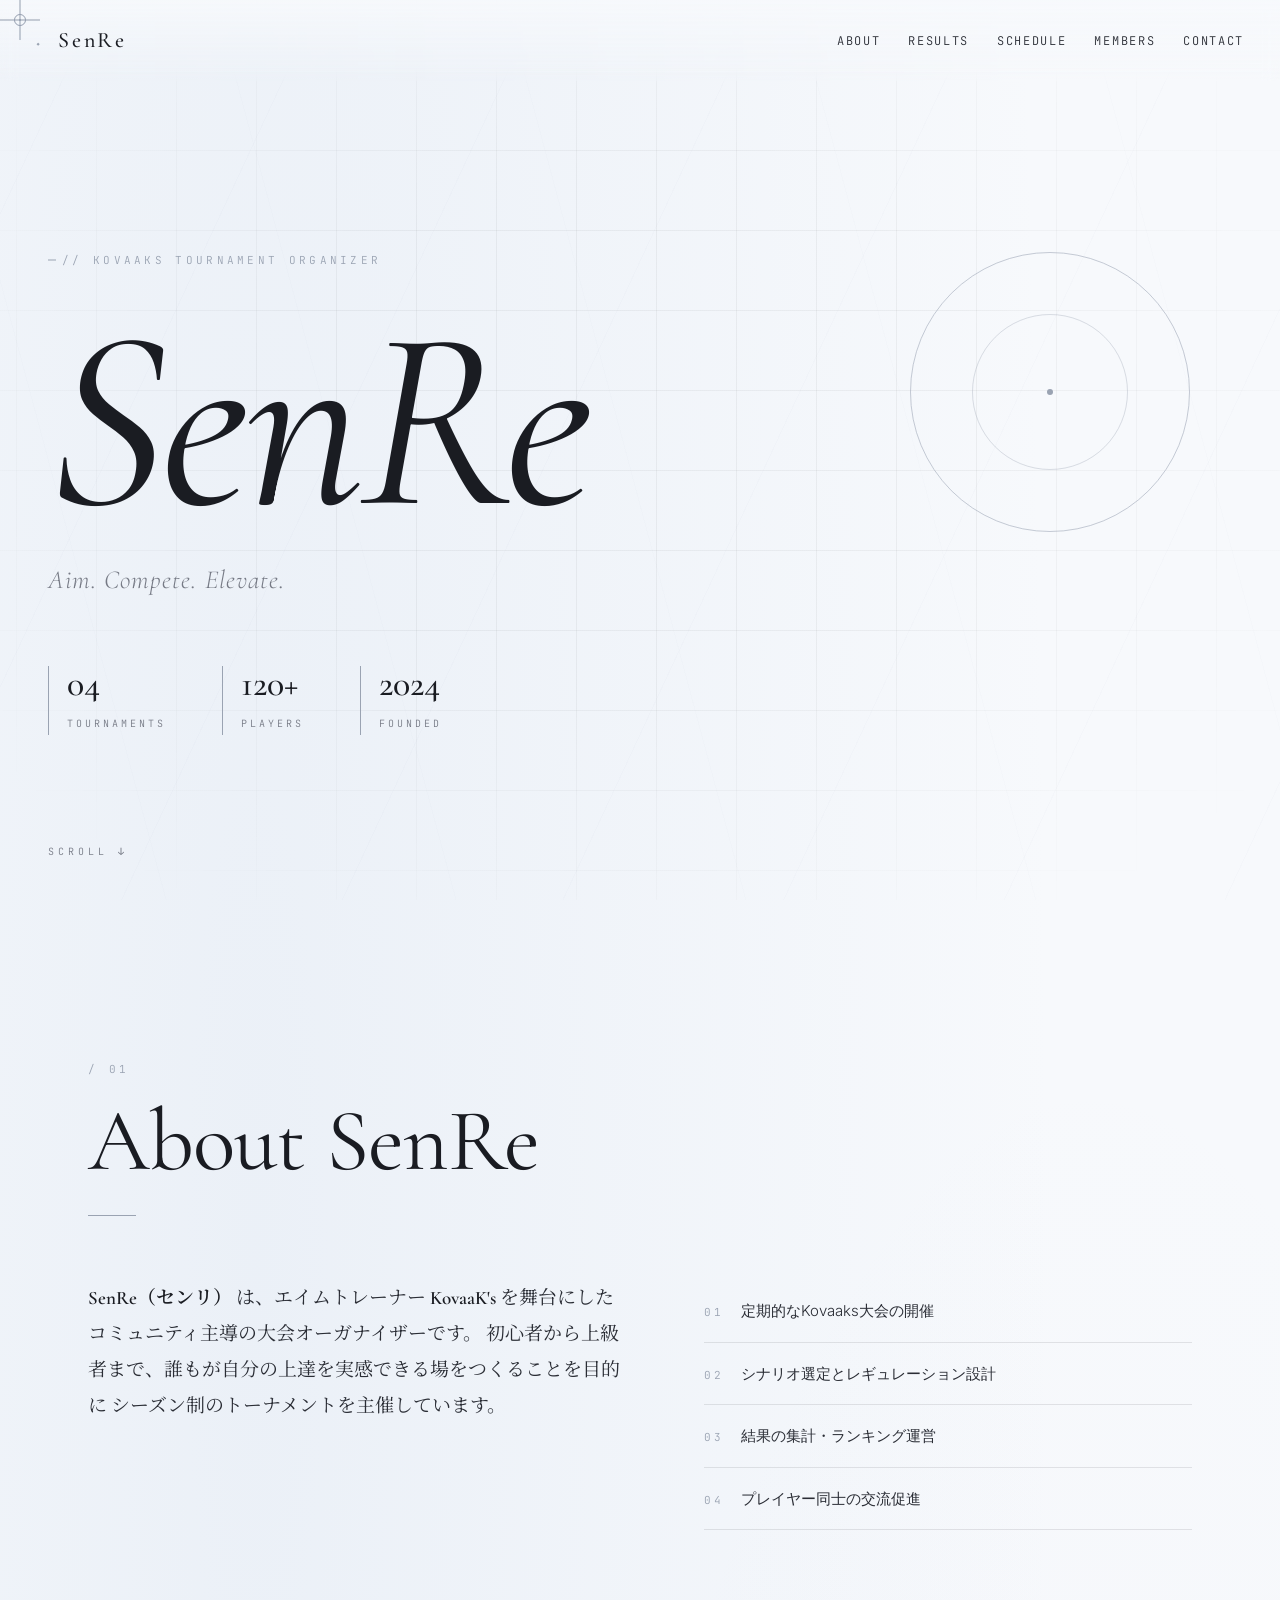
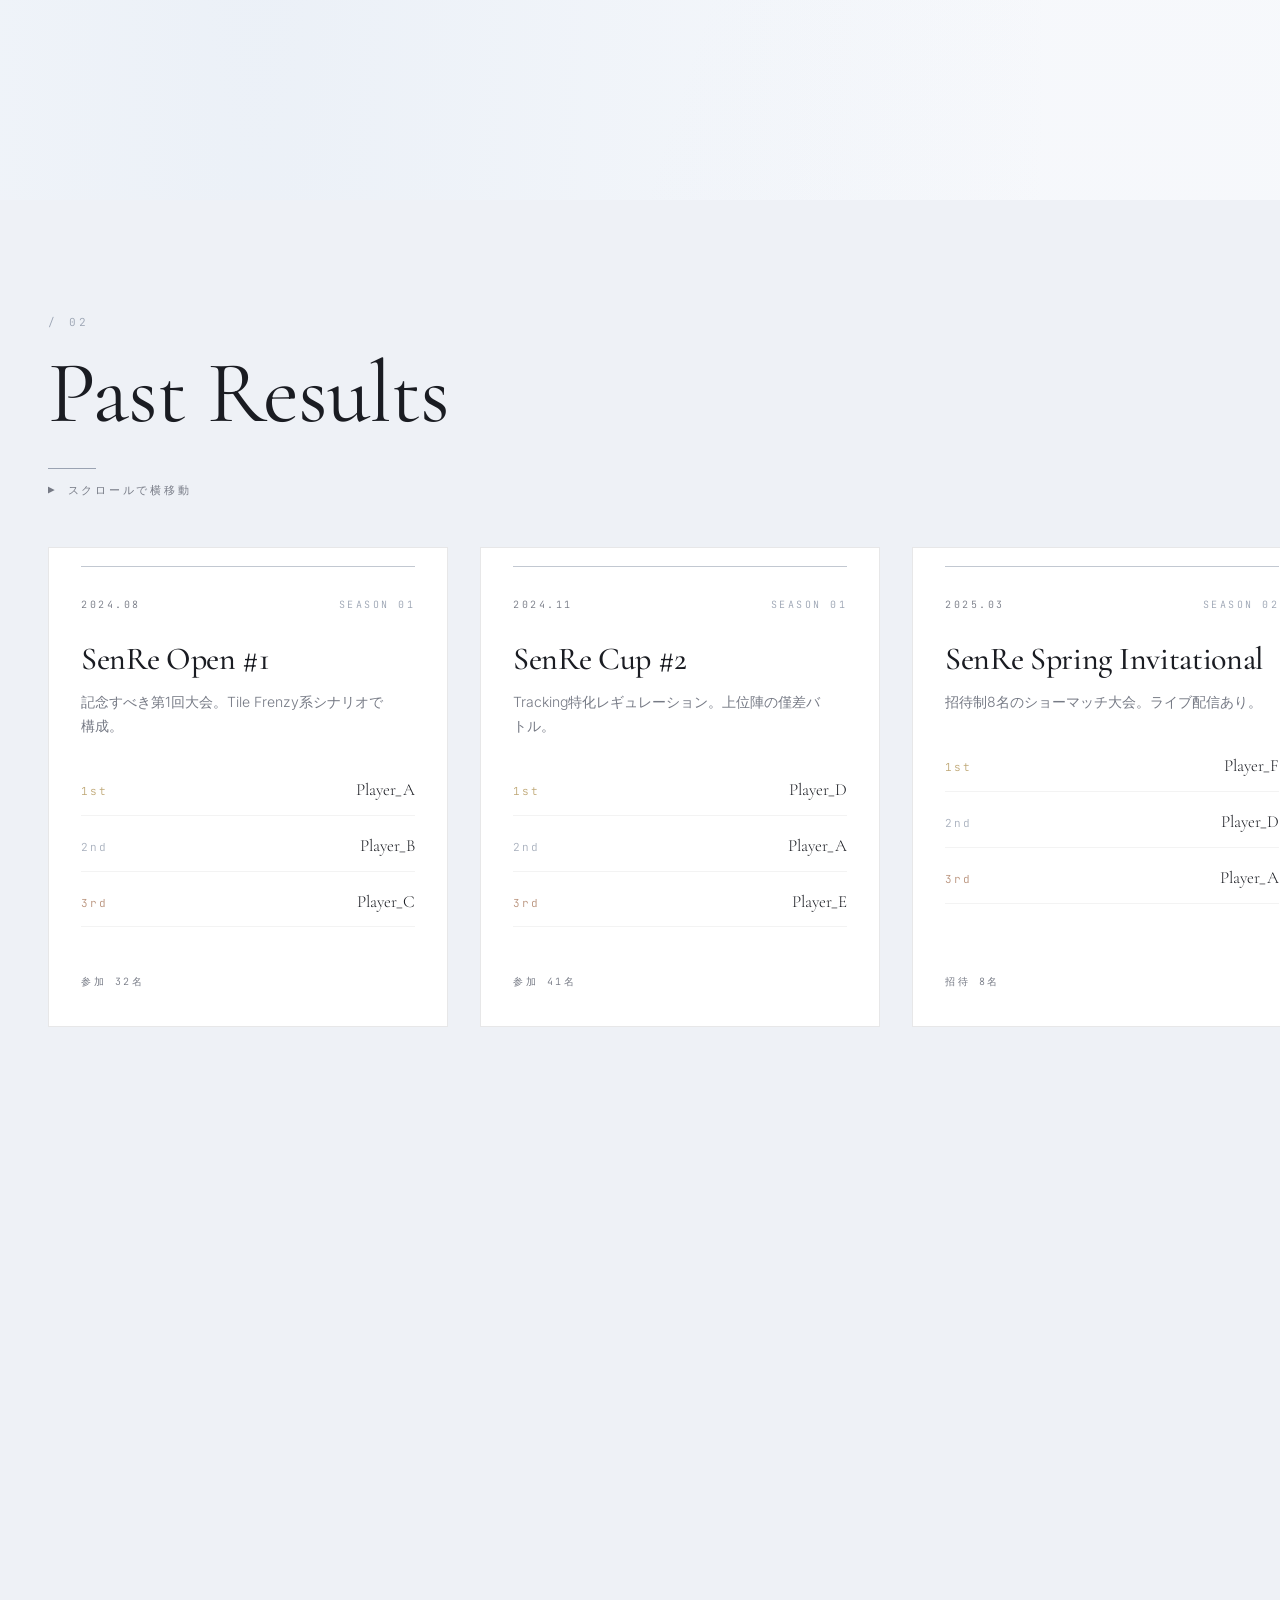
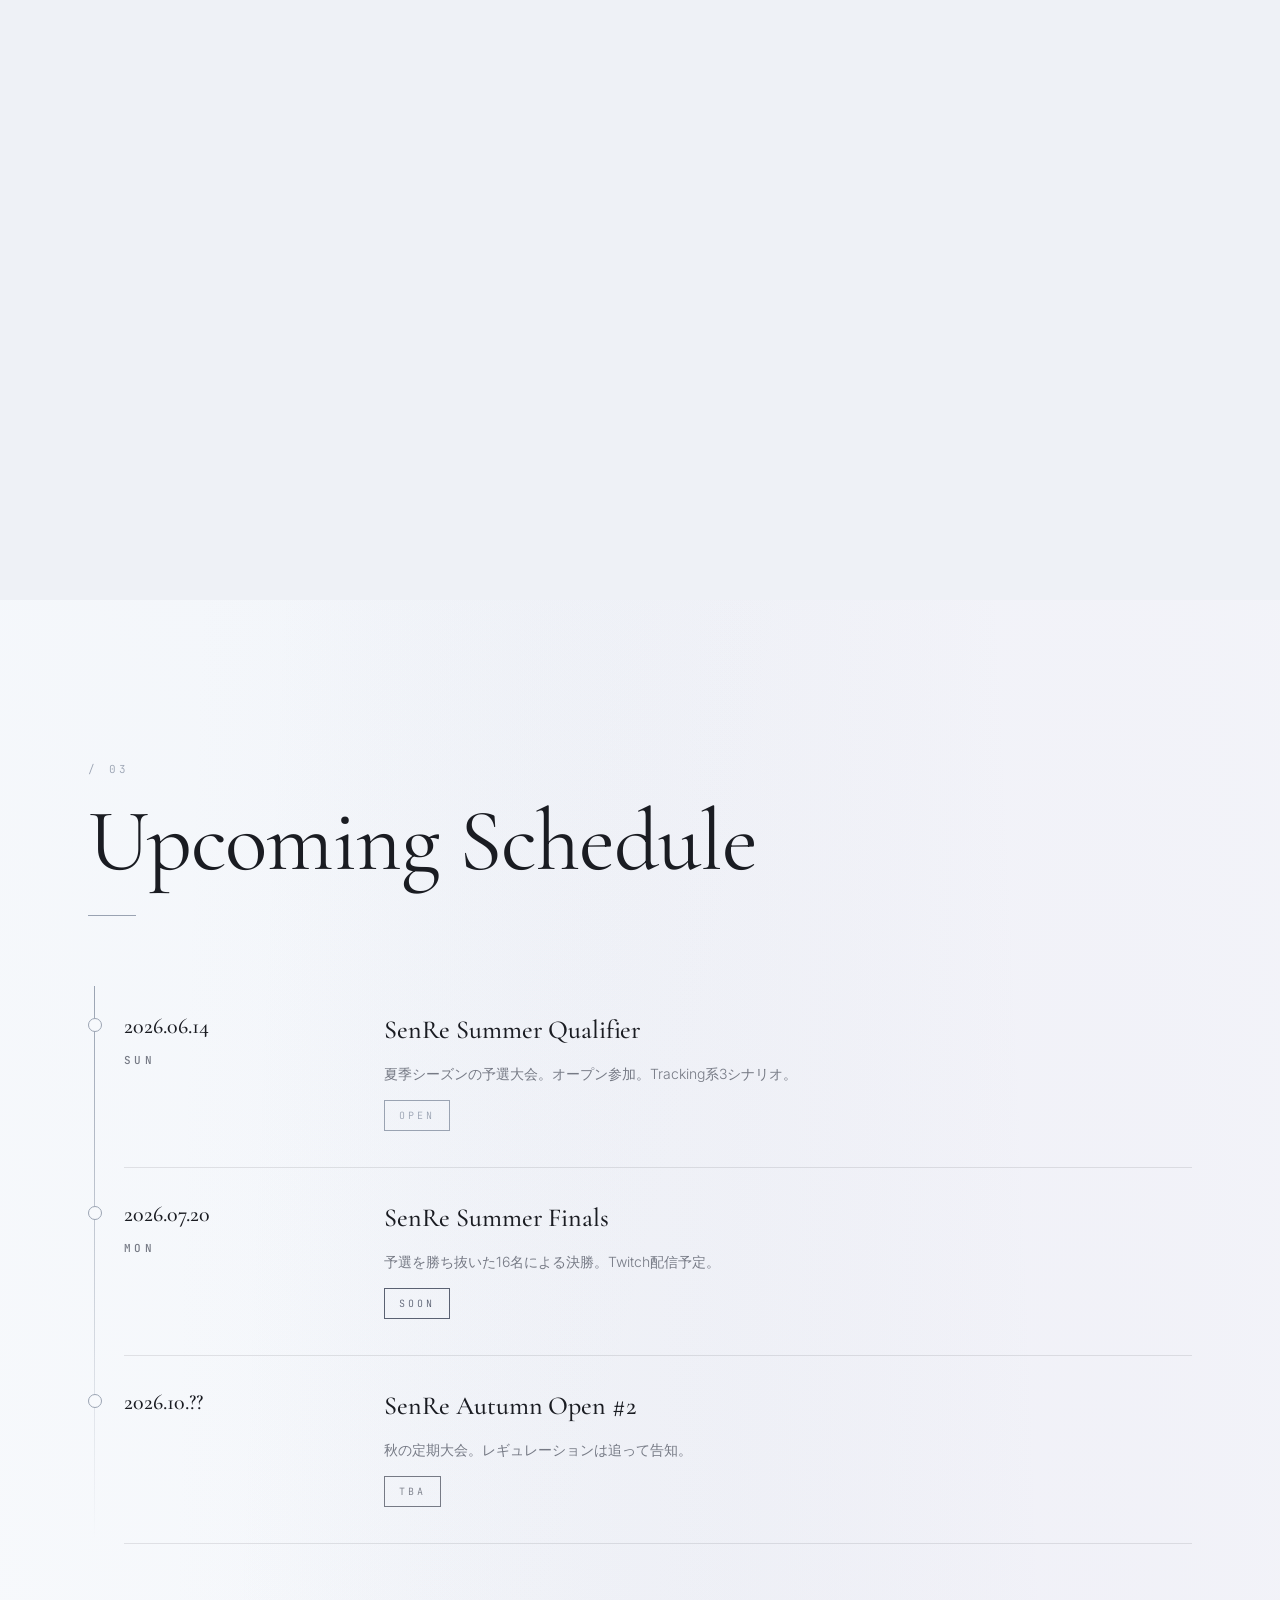
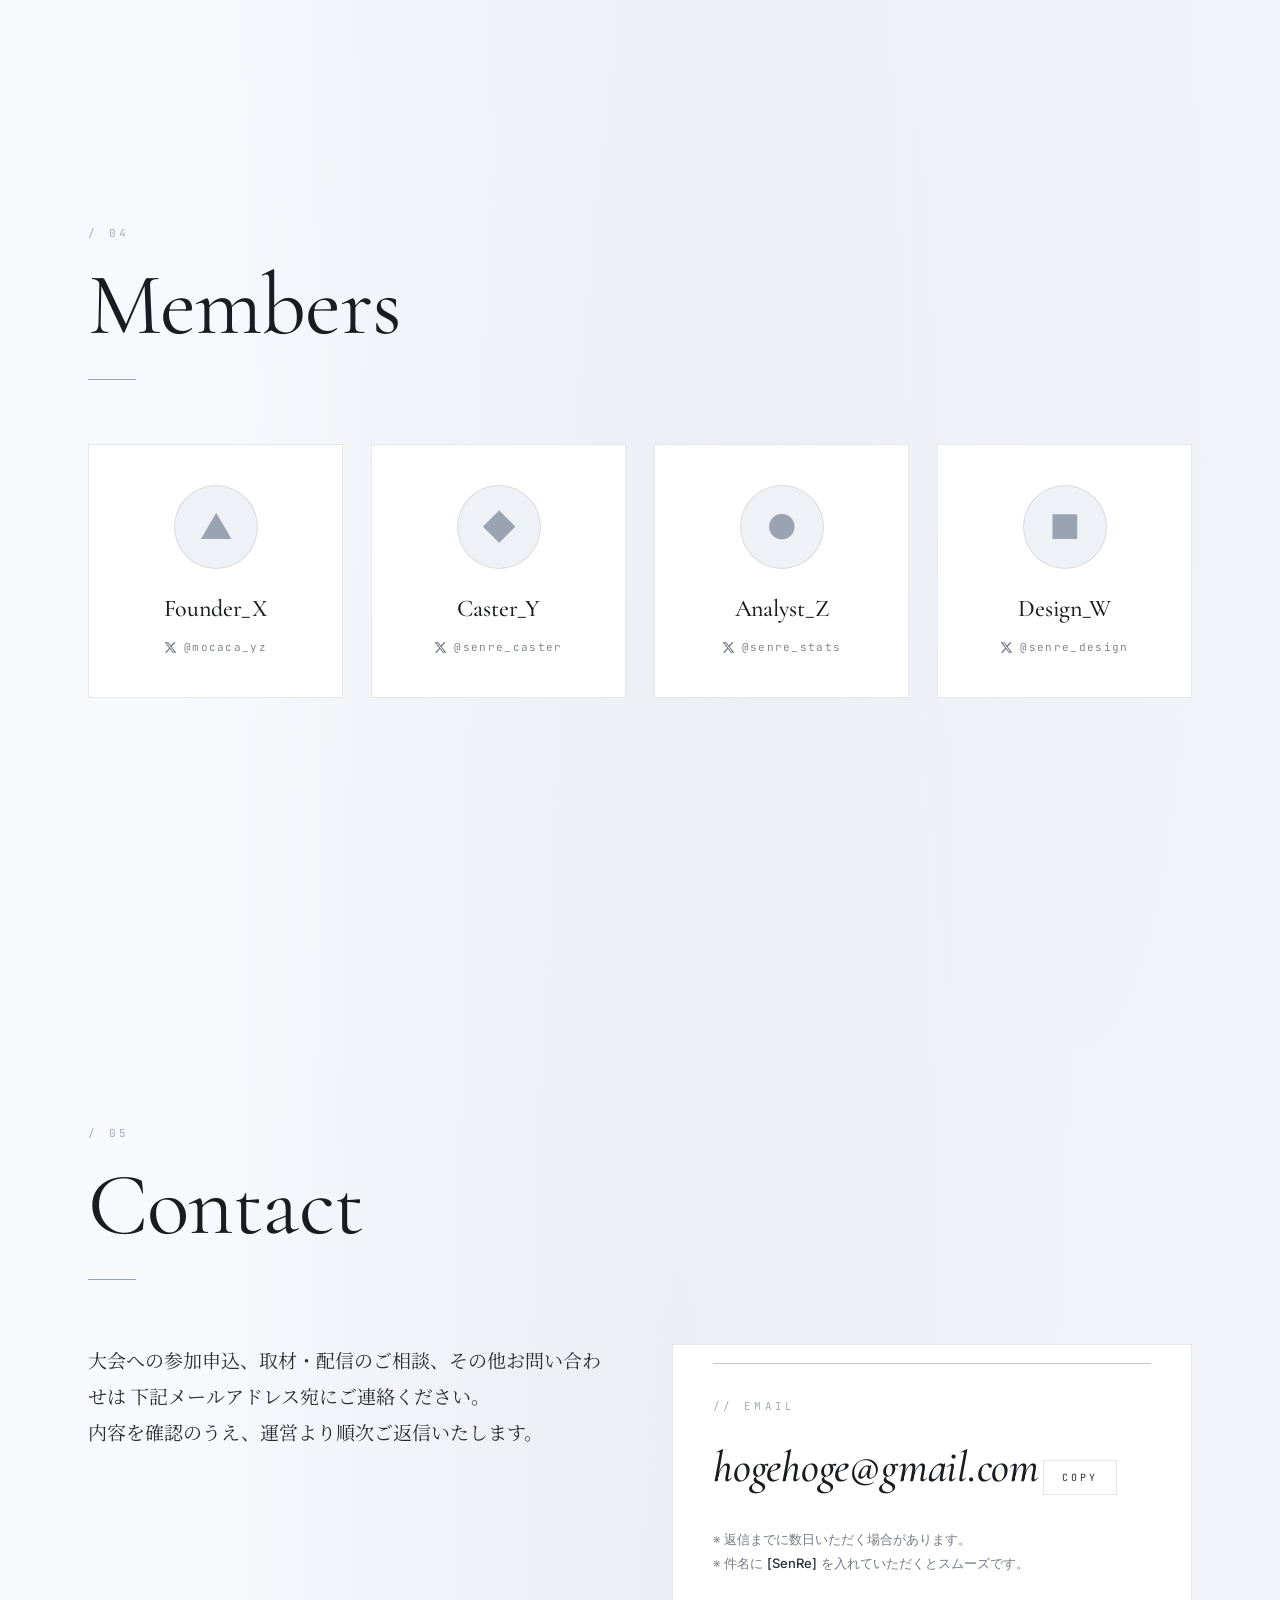
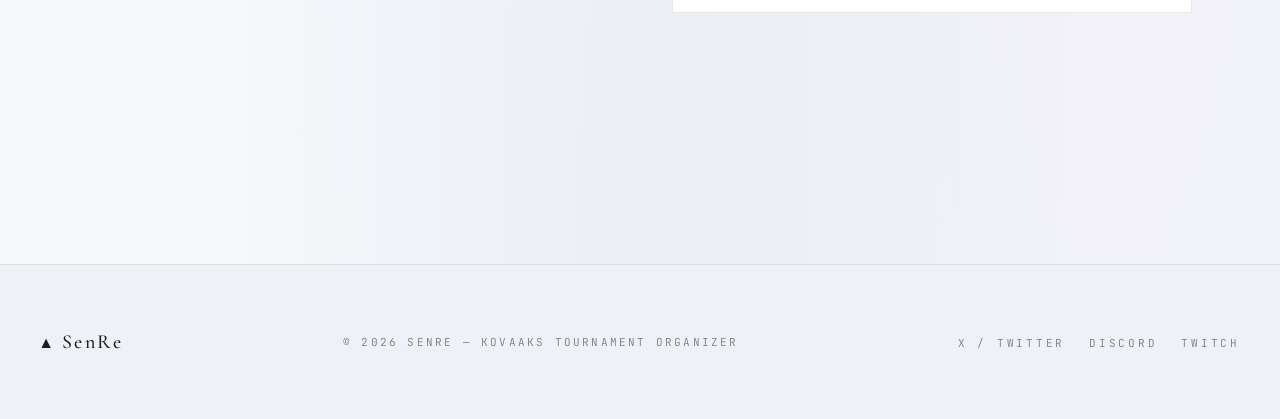
==== commit 5bfea7f4: "プロフィールの改造" ====
--- a/index.html
+++ b/index.html
@@ -69,7 +69,7 @@
   <h2 class="section-title reveal reveal-up">About SenRe</h2>
   <div class="about-grid">
     <p class="reveal reveal-up">
-      <b>SenRe（センレ）</b> は、エイムトレーナー <b>KovaaK's</b> を舞台にした
+      <b>SenRe（センリ）</b> は、エイムトレーナー <b>KovaaK's</b> を舞台にした
       コミュニティ主導の大会オーガナイザーです。
       初心者から上級者まで、誰もが自分の上達を実感できる場をつくることを目的に
       シーズン制のトーナメントを主催しています。
@@ -185,30 +185,54 @@
   <span class="section-no">/ 04</span>
   <h2 class="section-title reveal reveal-up">Members</h2>
   <div class="member-grid">
-    <div class="member reveal reveal-up">
-      <div class="m-avatar">▲</div>
-      <h3>Founder_X</h3>
-      <p class="m-role">Founder / Organizer</p>
-      <p class="m-bio">SenRe創設者。レギュレーション設計と全体運営。</p>
-    </div>
-    <div class="member reveal reveal-up">
-      <div class="m-avatar">◆</div>
-      <h3>Caster_Y</h3>
-      <p class="m-role">Caster / Streaming</p>
-      <p class="m-bio">大会配信・実況。Twitchでの放送を担当。</p>
-    </div>
-    <div class="member reveal reveal-up">
-      <div class="m-avatar">●</div>
-      <h3>Analyst_Z</h3>
-      <p class="m-role">Stats / Ranking</p>
-      <p class="m-bio">スコア集計、シナリオ難易度評価、ランキング管理。</p>
-    </div>
-    <div class="member reveal reveal-up">
-      <div class="m-avatar">■</div>
-      <h3>Design_W</h3>
-      <p class="m-role">Design / Web</p>
-      <p class="m-bio">ロゴ・サムネ・本サイトを含むビジュアル全般。</p>
-    </div>
+    <a class="member-x reveal reveal-up" href="https://x.com/mocaca_yz" target="_blank" rel="noopener noreferrer" aria-label="Founder_X の X (旧Twitter) を開く">
+      <span class="mx-avatar">
+        <img src="https://unavatar.io/x/mocaca_yz?fallback=false" alt="Founder_X のアイコン" loading="lazy"
+             onerror="this.remove()" />
+        <span class="mx-fallback">▲</span>
+      </span>
+      <span class="mx-name">Founder_X</span>
+      <span class="mx-handle">
+        <svg viewBox="0 0 24 24" aria-hidden="true"><path d="M18.244 2.25h3.308l-7.227 8.26 8.502 11.24h-6.66l-5.214-6.817L4.99 21.75H1.68l7.73-8.835L1.254 2.25H8.08l4.713 6.231zm-1.161 17.52h1.833L7.084 4.126H5.117z"/></svg>
+        @mocaca_yz
+      </span>
+    </a>
+    <a class="member-x reveal reveal-up" href="https://x.com/senre_caster" target="_blank" rel="noopener noreferrer" aria-label="Caster_Y の X (旧Twitter) を開く">
+      <span class="mx-avatar">
+        <img src="https://unavatar.io/x/senre_caster?fallback=false" alt="Caster_Y のアイコン" loading="lazy"
+             onerror="this.remove()" />
+        <span class="mx-fallback">◆</span>
+      </span>
+      <span class="mx-name">Caster_Y</span>
+      <span class="mx-handle">
+        <svg viewBox="0 0 24 24" aria-hidden="true"><path d="M18.244 2.25h3.308l-7.227 8.26 8.502 11.24h-6.66l-5.214-6.817L4.99 21.75H1.68l7.73-8.835L1.254 2.25H8.08l4.713 6.231zm-1.161 17.52h1.833L7.084 4.126H5.117z"/></svg>
+        @senre_caster
+      </span>
+    </a>
+    <a class="member-x reveal reveal-up" href="https://x.com/senre_stats" target="_blank" rel="noopener noreferrer" aria-label="Analyst_Z の X (旧Twitter) を開く">
+      <span class="mx-avatar">
+        <img src="https://unavatar.io/x/senre_stats?fallback=false" alt="Analyst_Z のアイコン" loading="lazy"
+             onerror="this.remove()" />
+        <span class="mx-fallback">●</span>
+      </span>
+      <span class="mx-name">Analyst_Z</span>
+      <span class="mx-handle">
+        <svg viewBox="0 0 24 24" aria-hidden="true"><path d="M18.244 2.25h3.308l-7.227 8.26 8.502 11.24h-6.66l-5.214-6.817L4.99 21.75H1.68l7.73-8.835L1.254 2.25H8.08l4.713 6.231zm-1.161 17.52h1.833L7.084 4.126H5.117z"/></svg>
+        @senre_stats
+      </span>
+    </a>
+    <a class="member-x reveal reveal-up" href="https://x.com/senre_design" target="_blank" rel="noopener noreferrer" aria-label="Design_W の X (旧Twitter) を開く">
+      <span class="mx-avatar">
+        <img src="https://unavatar.io/x/senre_design?fallback=false" alt="Design_W のアイコン" loading="lazy"
+             onerror="this.remove()" />
+        <span class="mx-fallback">■</span>
+      </span>
+      <span class="mx-name">Design_W</span>
+      <span class="mx-handle">
+        <svg viewBox="0 0 24 24" aria-hidden="true"><path d="M18.244 2.25h3.308l-7.227 8.26 8.502 11.24h-6.66l-5.214-6.817L4.99 21.75H1.68l7.73-8.835L1.254 2.25H8.08l4.713 6.231zm-1.161 17.52h1.833L7.084 4.126H5.117z"/></svg>
+        @senre_design
+      </span>
+    </a>
   </div>
 </section>
 
--- a/style.css
+++ b/style.css
@@ -531,49 +531,87 @@
   grid-template-columns: repeat(auto-fit, minmax(240px, 1fr));
   gap: 28px;
 }
-.member {
-  position: relative;
+/* メンバーカード：アイコン＋名前。カード全体がXプロフィールへのリンク */
+.member-x {
+  position: relative;
+  display: flex;
+  flex-direction: column;
+  align-items: center;
+  text-align: center;
   padding: 40px 28px;
   background: var(--bg-2);
   border: 1px solid var(--line);
+  text-decoration: none;
+  color: inherit;
   transition: transform .4s ease, border-color .4s ease, box-shadow .4s ease;
 }
-.member:hover {
+.member-x:hover {
   transform: translateY(-8px);
   border-color: var(--accent);
   box-shadow: 0 20px 50px rgba(29,27,24,0.08);
 }
-.m-avatar {
-  font-size: 38px;
+
+/* アイコン（プロフィール画像）。画像が無い場合は記号フォールバックを表示 */
+.mx-avatar {
+  position: relative;
+  width: 84px;
+  height: 84px;
+  margin-bottom: 20px;
+  border-radius: 50%;
+  overflow: hidden;
+  background: var(--bg-1);
+  border: 1px solid var(--line);
+  display: flex;
+  align-items: center;
+  justify-content: center;
+  transition: border-color .4s ease;
+}
+.member-x:hover .mx-avatar { border-color: var(--accent); }
+.mx-avatar img {
+  position: absolute;
+  inset: 0;
+  width: 100%;
+  height: 100%;
+  object-fit: cover;
+}
+.mx-fallback {
+  font-size: 34px;
   color: var(--accent);
-  margin-bottom: 22px;
-}
-.member h3 {
+  line-height: 1;
+}
+
+.mx-name {
   font-family: var(--serif);
   font-weight: 500;
   font-size: 24px;
-  margin-bottom: 6px;
   letter-spacing: -.005em;
-}
-.m-role {
-  font-family: var(--mono);
-  font-size: 10px;
-  letter-spacing: .3em;
-  color: var(--accent);
-  margin-bottom: 18px;
-  text-transform: uppercase;
-}
-.m-bio {
-  font-size: 13px;
-  color: var(--fg-dim);
-  line-height: 1.8;
+  color: var(--fg);
+}
+
+/* X（旧Twitter）ハンドル：Xロゴ＋@ID。ホバーで色が締まる */
+.mx-handle {
+  display: inline-flex;
+  align-items: center;
+  gap: 7px;
+  margin-top: 8px;
+  font-family: var(--mono);
+  font-size: 11px;
+  letter-spacing: .12em;
+  color: var(--fg-dim);
+  transition: color .3s ease;
+}
+.member-x:hover .mx-handle { color: var(--fg); }
+.mx-handle svg {
+  width: 13px;
+  height: 13px;
+  fill: currentColor;
 }
 
 /* スタガー */
-.member-grid .member:nth-child(1) { --delay: 0s; }
-.member-grid .member:nth-child(2) { --delay: .1s; }
-.member-grid .member:nth-child(3) { --delay: .2s; }
-.member-grid .member:nth-child(4) { --delay: .3s; }
+.member-grid .member-x:nth-child(1) { --delay: 0s; }
+.member-grid .member-x:nth-child(2) { --delay: .1s; }
+.member-grid .member-x:nth-child(3) { --delay: .2s; }
+.member-grid .member-x:nth-child(4) { --delay: .3s; }
 
 /* ============== CONTACT ============== */
 .contact { background: transparent; }
@@ -817,3 +855,79 @@
   .contact-card { padding: 36px 24px 28px; }
   .contact-card::before { left: 24px; right: 24px; }
 }
+
+/* ============================================================
+   最新HTML/CSS（2026）— text-wrap で改行を最適化
+   全ブラウザ対応。崩れリスクなしのドロップイン改善。
+   ============================================================ */
+.hero-title,
+.section-title,
+.hero-sub,
+.result h3,
+.mx-name { text-wrap: balance; }   /* 見出しの改行を均等配分 */
+
+.about-grid p,
+.contact-lead,
+.r-desc,
+.tl-body p,
+.m-bio { text-wrap: pretty; }        /* 本文の孤立行（最終行1単語など）を防ぐ */
+
+/* ============================================================
+   最新HTML/CSS（2026）— スクロール駆動アニメーション
+   ★ 対応ブラウザ（Chrome / Edge 等）でのみ有効化し、
+     進捗バー・Reveal・パララックス・オーナメントの
+     スクロール処理を JS から CSS へ移譲する。
+   ★ 非対応ブラウザ（Safari / Firefox 等）はこのブロックを
+     丸ごと無視するため、従来どおり script.js が動作する。
+     （script.js 側でも対応判定し、二重処理を防いでいる）
+   ============================================================ */
+@supports (animation-timeline: scroll()) {
+
+  /* --- 進捗バー：ページ全体のスクロール量に連動 --- */
+  .progress-bar {
+    width: 100%;
+    transform-origin: 0 50%;
+    scale: 0 1;
+    animation: sd-progress linear both;
+    animation-timeline: scroll(root);
+  }
+  @keyframes sd-progress { to { scale: 1 1; } }
+
+  /* --- Reveal：各要素がビューポートに入った量に連動 --- */
+  .reveal {
+    opacity: 0;
+    animation: sd-reveal-up linear both;
+    animation-timeline: view();
+    animation-range: entry 6% cover 28%;
+  }
+  .reveal-up    { animation-name: sd-reveal-up; }
+  .reveal-left  { animation-name: sd-reveal-left; }
+  .reveal-right { animation-name: sd-reveal-right; }
+  @keyframes sd-reveal-up    { from { opacity: 0; transform: translateY(40px); }  to { opacity: 1; transform: none; } }
+  @keyframes sd-reveal-left  { from { opacity: 0; transform: translateX(-40px); } to { opacity: 1; transform: none; } }
+  @keyframes sd-reveal-right { from { opacity: 0; transform: translateX(40px); }  to { opacity: 1; transform: none; } }
+
+  /* --- ヒーロー背景グリッド：パララックス（ゆっくり下へ流れる） --- */
+  .grid-bg {
+    animation: sd-parallax linear both;
+    animation-timeline: scroll(root);
+    animation-range: 0 100vh;
+  }
+  @keyframes sd-parallax { to { transform: translateY(120px); } }
+
+  /* --- オーナメント：スクロールで回転・縮小・フェード --- */
+  .ornament {
+    animation: sd-ornament linear both;
+    animation-timeline: scroll(root);
+    animation-range: 0 900px;
+  }
+  @keyframes sd-ornament {
+    to { transform: rotate(27deg) scale(.65); opacity: .3; }
+  }
+
+  /* 動きを抑える設定の人には即時表示（スクロール演出を無効化） */
+  @media (prefers-reduced-motion: reduce) {
+    .reveal { opacity: 1; animation: none; }
+    .progress-bar, .grid-bg, .ornament { animation: none; }
+  }
+}
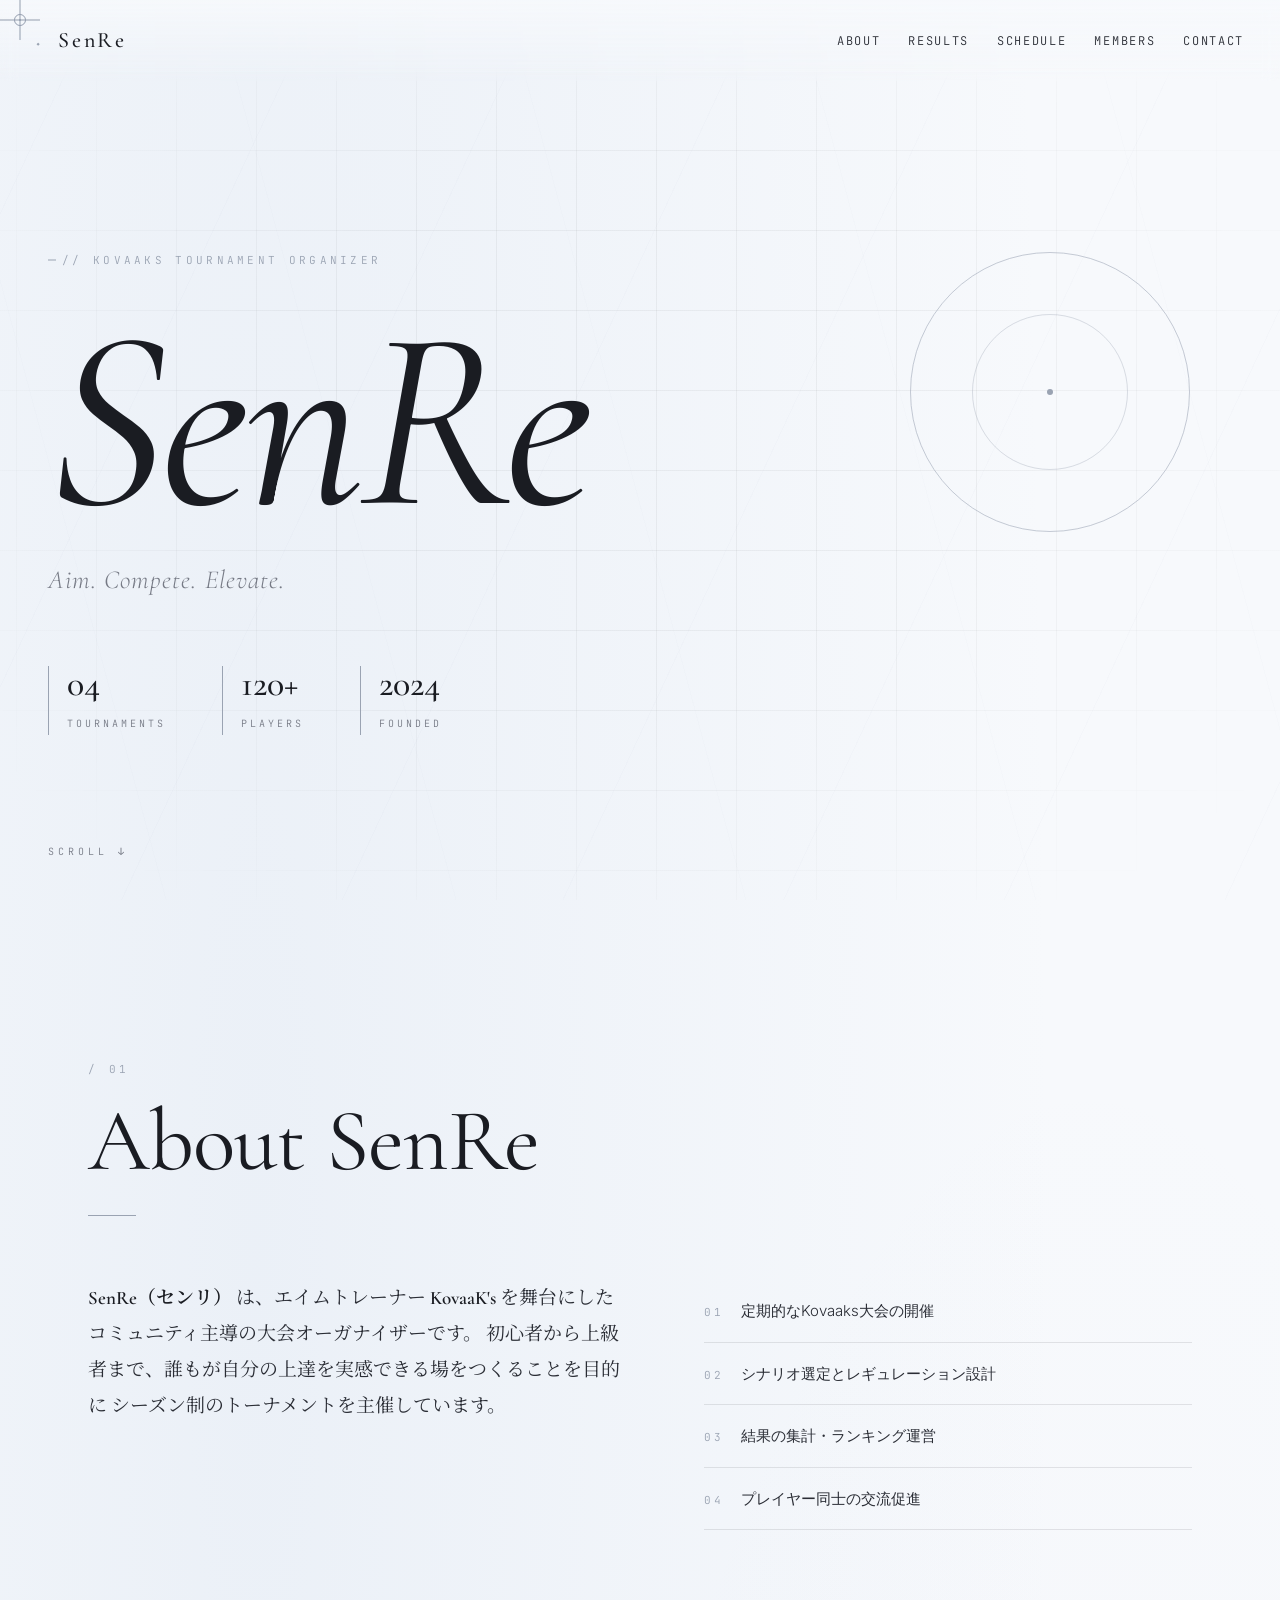
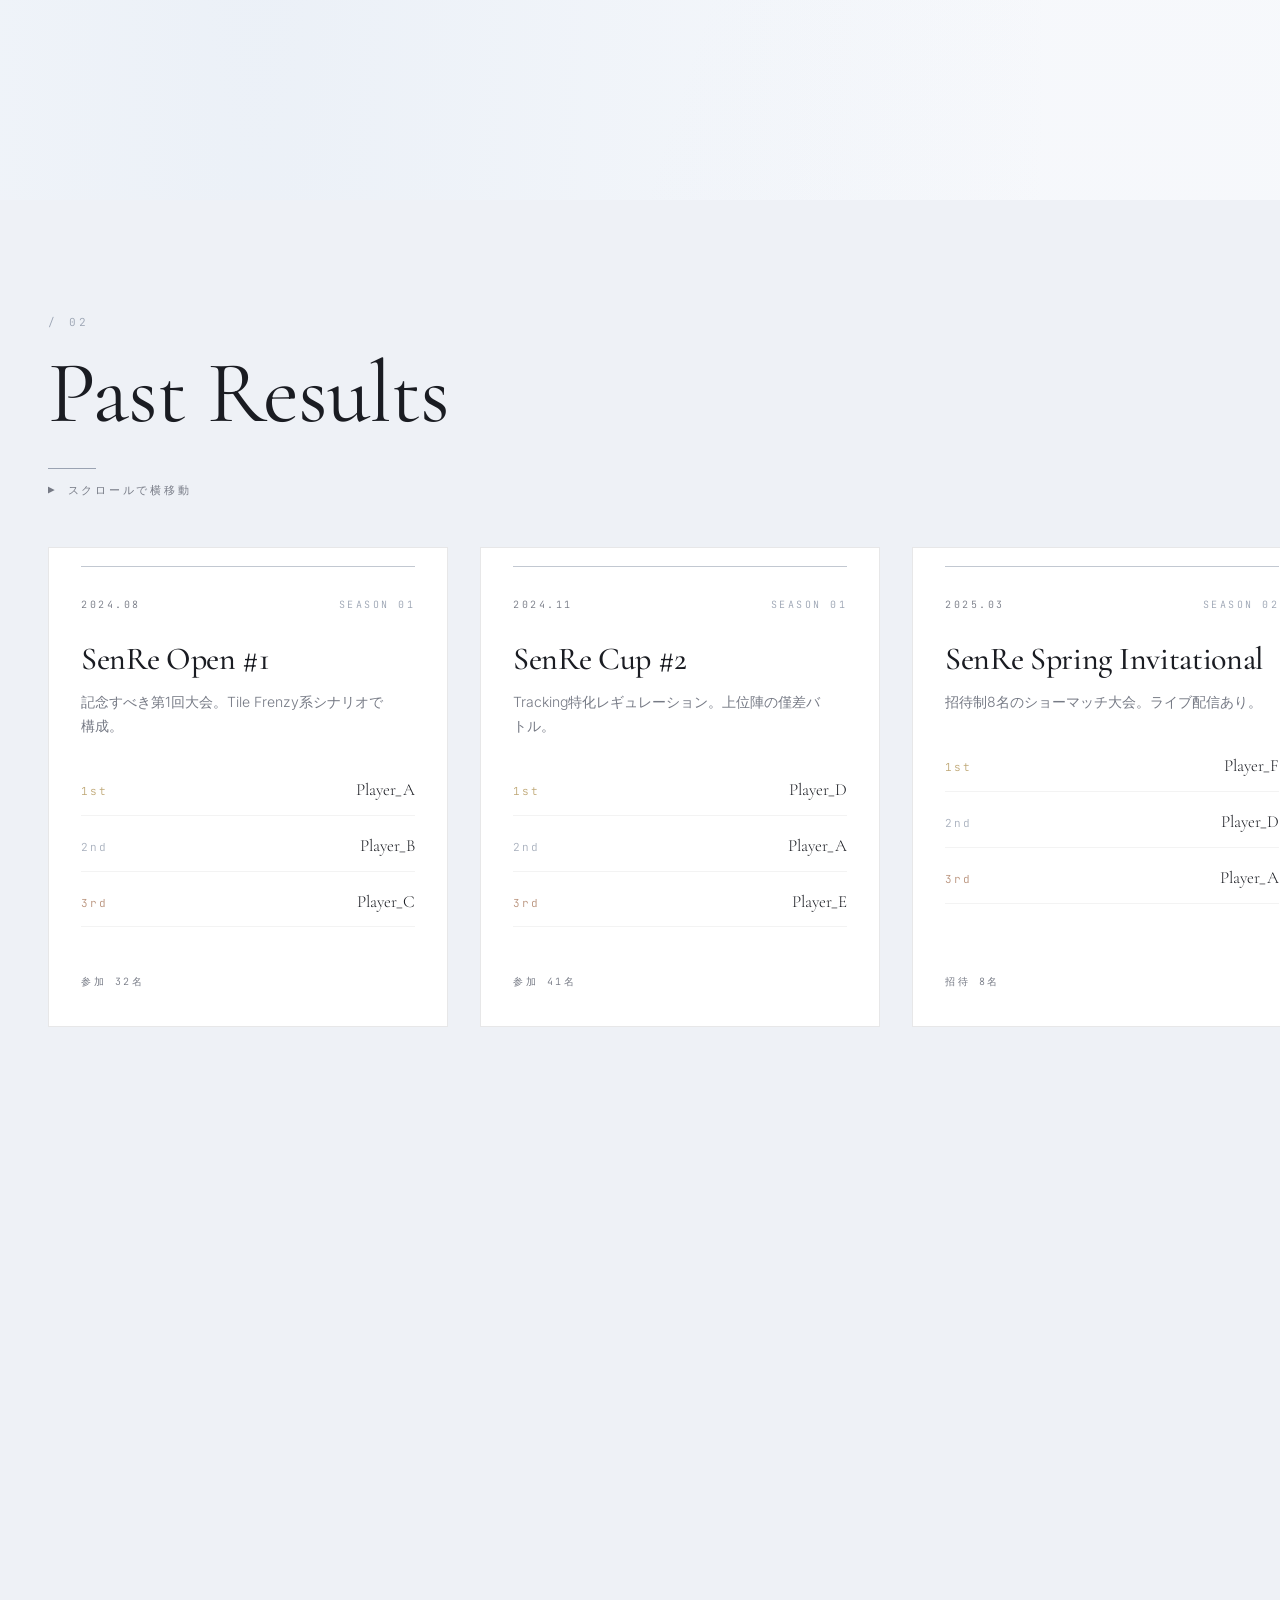
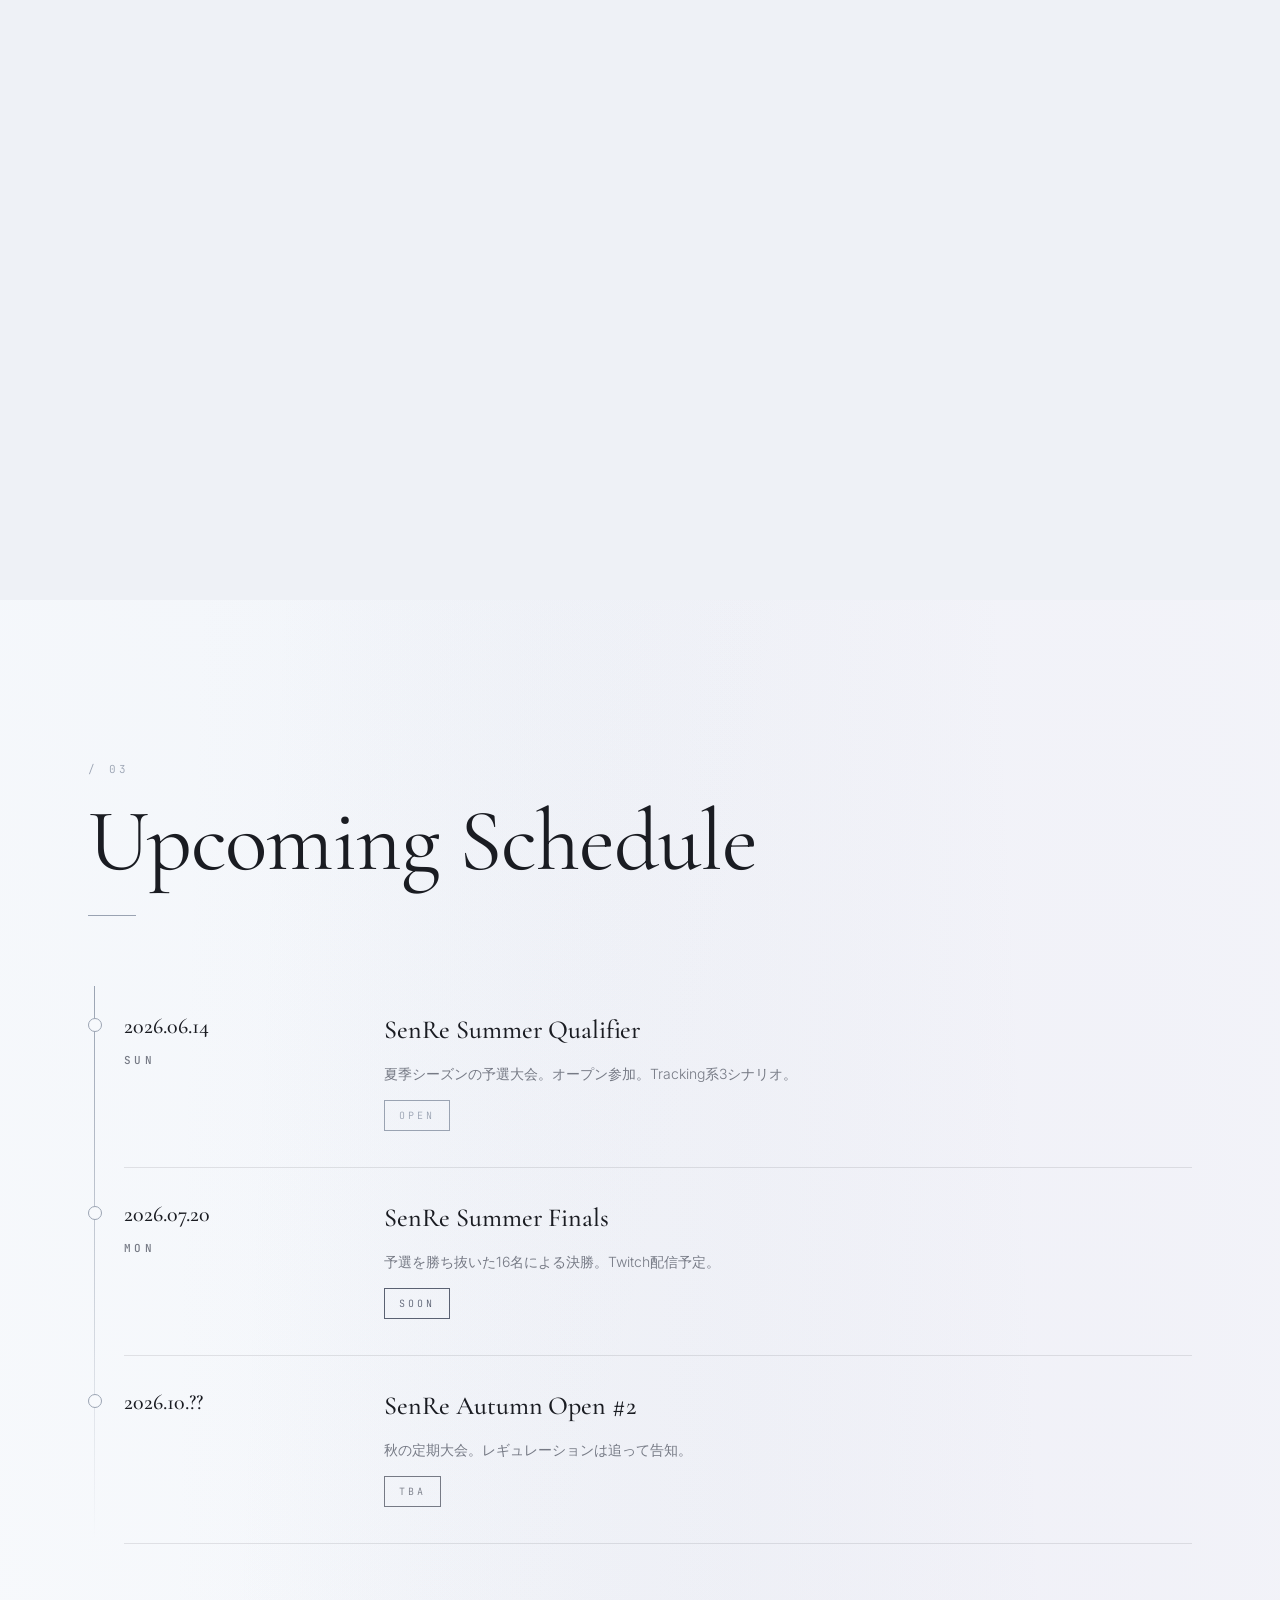
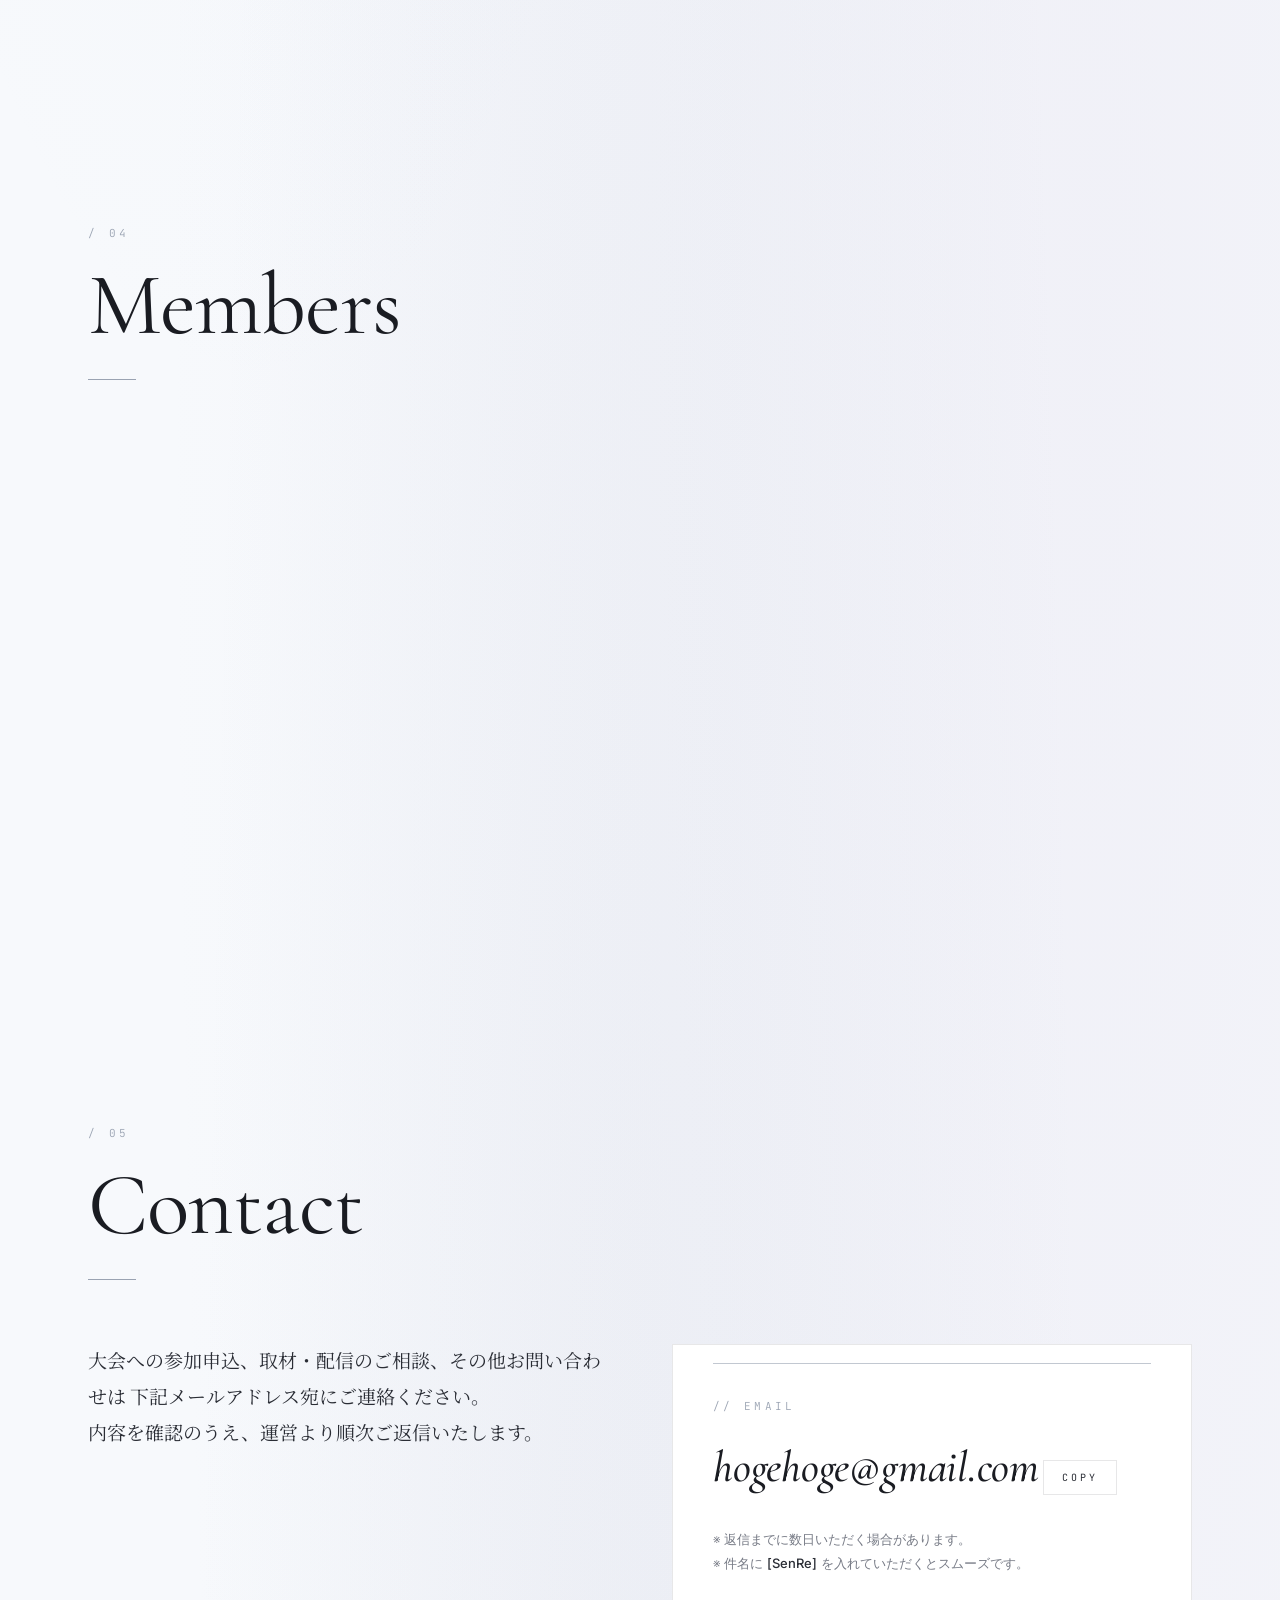
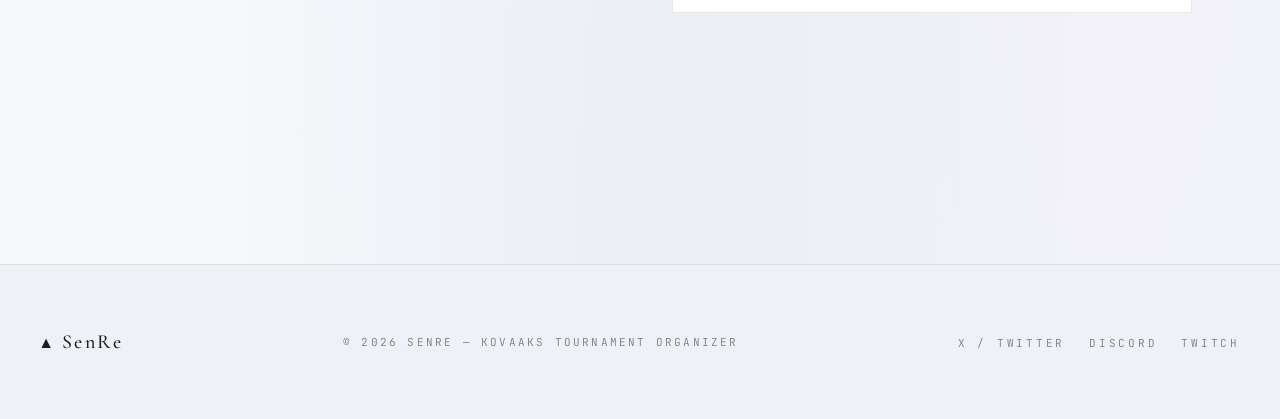
==== commit 67ada63d: "メンバーカードの場所を変更" ====
--- a/index.html
+++ b/index.html
@@ -185,13 +185,14 @@
   <span class="section-no">/ 04</span>
   <h2 class="section-title reveal reveal-up">Members</h2>
   <div class="member-grid">
-    <a class="member-x reveal reveal-up" href="https://x.com/mocaca_yz" target="_blank" rel="noopener noreferrer" aria-label="Founder_X の X (旧Twitter) を開く">
-      <span class="mx-avatar">
-        <img src="https://unavatar.io/x/mocaca_yz?fallback=false" alt="Founder_X のアイコン" loading="lazy"
+    <a class="member-x reveal reveal-up" href="https://x.com/mocaca_yz" target="_blank" rel="noopener noreferrer" aria-label="momoca の X (旧Twitter) を開く">
+      <span class="mx-avatar">
+        <img src="https://unavatar.io/x/mocaca_yz?fallback=false" alt="momoca のアイコン" loading="lazy"
              onerror="this.remove()" />
         <span class="mx-fallback">▲</span>
       </span>
-      <span class="mx-name">Founder_X</span>
+      <span class="mx-role mx-role-lead">主催</span>
+      <span class="mx-name">momoca</span>
       <span class="mx-handle">
         <svg viewBox="0 0 24 24" aria-hidden="true"><path d="M18.244 2.25h3.308l-7.227 8.26 8.502 11.24h-6.66l-5.214-6.817L4.99 21.75H1.68l7.73-8.835L1.254 2.25H8.08l4.713 6.231zm-1.161 17.52h1.833L7.084 4.126H5.117z"/></svg>
         @mocaca_yz
@@ -203,6 +204,7 @@
              onerror="this.remove()" />
         <span class="mx-fallback">◆</span>
       </span>
+      <span class="mx-role">実況</span>
       <span class="mx-name">Caster_Y</span>
       <span class="mx-handle">
         <svg viewBox="0 0 24 24" aria-hidden="true"><path d="M18.244 2.25h3.308l-7.227 8.26 8.502 11.24h-6.66l-5.214-6.817L4.99 21.75H1.68l7.73-8.835L1.254 2.25H8.08l4.713 6.231zm-1.161 17.52h1.833L7.084 4.126H5.117z"/></svg>
@@ -215,6 +217,7 @@
              onerror="this.remove()" />
         <span class="mx-fallback">●</span>
       </span>
+      <span class="mx-role">分析</span>
       <span class="mx-name">Analyst_Z</span>
       <span class="mx-handle">
         <svg viewBox="0 0 24 24" aria-hidden="true"><path d="M18.244 2.25h3.308l-7.227 8.26 8.502 11.24h-6.66l-5.214-6.817L4.99 21.75H1.68l7.73-8.835L1.254 2.25H8.08l4.713 6.231zm-1.161 17.52h1.833L7.084 4.126H5.117z"/></svg>
@@ -227,10 +230,63 @@
              onerror="this.remove()" />
         <span class="mx-fallback">■</span>
       </span>
+      <span class="mx-role">デザイン</span>
       <span class="mx-name">Design_W</span>
       <span class="mx-handle">
         <svg viewBox="0 0 24 24" aria-hidden="true"><path d="M18.244 2.25h3.308l-7.227 8.26 8.502 11.24h-6.66l-5.214-6.817L4.99 21.75H1.68l7.73-8.835L1.254 2.25H8.08l4.713 6.231zm-1.161 17.52h1.833L7.084 4.126H5.117z"/></svg>
         @senre_design
+      </span>
+    </a>
+    <a class="member-x reveal reveal-up" href="https://x.com/senre_editor" target="_blank" rel="noopener noreferrer" aria-label="Editor_V の X (旧Twitter) を開く">
+      <span class="mx-avatar">
+        <img src="https://unavatar.io/x/senre_editor?fallback=false" alt="Editor_V のアイコン" loading="lazy"
+             onerror="this.remove()" />
+        <span class="mx-fallback">▼</span>
+      </span>
+      <span class="mx-role">編集</span>
+      <span class="mx-name">Editor_V</span>
+      <span class="mx-handle">
+        <svg viewBox="0 0 24 24" aria-hidden="true"><path d="M18.244 2.25h3.308l-7.227 8.26 8.502 11.24h-6.66l-5.214-6.817L4.99 21.75H1.68l7.73-8.835L1.254 2.25H8.08l4.713 6.231zm-1.161 17.52h1.833L7.084 4.126H5.117z"/></svg>
+        @senre_editor
+      </span>
+    </a>
+    <a class="member-x reveal reveal-up" href="https://x.com/senre_sound" target="_blank" rel="noopener noreferrer" aria-label="Sound_U の X (旧Twitter) を開く">
+      <span class="mx-avatar">
+        <img src="https://unavatar.io/x/senre_sound?fallback=false" alt="Sound_U のアイコン" loading="lazy"
+             onerror="this.remove()" />
+        <span class="mx-fallback">◇</span>
+      </span>
+      <span class="mx-role">音響</span>
+      <span class="mx-name">Sound_U</span>
+      <span class="mx-handle">
+        <svg viewBox="0 0 24 24" aria-hidden="true"><path d="M18.244 2.25h3.308l-7.227 8.26 8.502 11.24h-6.66l-5.214-6.817L4.99 21.75H1.68l7.73-8.835L1.254 2.25H8.08l4.713 6.231zm-1.161 17.52h1.833L7.084 4.126H5.117z"/></svg>
+        @senre_sound
+      </span>
+    </a>
+    <a class="member-x reveal reveal-up" href="https://x.com/senre_plan" target="_blank" rel="noopener noreferrer" aria-label="Planner_T の X (旧Twitter) を開く">
+      <span class="mx-avatar">
+        <img src="https://unavatar.io/x/senre_plan?fallback=false" alt="Planner_T のアイコン" loading="lazy"
+             onerror="this.remove()" />
+        <span class="mx-fallback">◎</span>
+      </span>
+      <span class="mx-role">企画</span>
+      <span class="mx-name">Planner_T</span>
+      <span class="mx-handle">
+        <svg viewBox="0 0 24 24" aria-hidden="true"><path d="M18.244 2.25h3.308l-7.227 8.26 8.502 11.24h-6.66l-5.214-6.817L4.99 21.75H1.68l7.73-8.835L1.254 2.25H8.08l4.713 6.231zm-1.161 17.52h1.833L7.084 4.126H5.117z"/></svg>
+        @senre_plan
+      </span>
+    </a>
+    <a class="member-x reveal reveal-up" href="https://x.com/senre_pr" target="_blank" rel="noopener noreferrer" aria-label="PR_S の X (旧Twitter) を開く">
+      <span class="mx-avatar">
+        <img src="https://unavatar.io/x/senre_pr?fallback=false" alt="PR_S のアイコン" loading="lazy"
+             onerror="this.remove()" />
+        <span class="mx-fallback">✦</span>
+      </span>
+      <span class="mx-role">広報</span>
+      <span class="mx-name">PR_S</span>
+      <span class="mx-handle">
+        <svg viewBox="0 0 24 24" aria-hidden="true"><path d="M18.244 2.25h3.308l-7.227 8.26 8.502 11.24h-6.66l-5.214-6.817L4.99 21.75H1.68l7.73-8.835L1.254 2.25H8.08l4.713 6.231zm-1.161 17.52h1.833L7.084 4.126H5.117z"/></svg>
+        @senre_pr
       </span>
     </a>
   </div>
--- a/style.css
+++ b/style.css
@@ -526,14 +526,33 @@
 
 /* ============== MEMBERS ============== */
 .members { background: transparent; }
+/* 横スクロール：カードを一列に並べ、はみ出した分は横スクロール／スワイプで見る */
 .member-grid {
-  display: grid;
-  grid-template-columns: repeat(auto-fit, minmax(240px, 1fr));
+  display: flex;
   gap: 28px;
+  overflow-x: auto;
+  scroll-snap-type: x mandatory;   /* カード単位でピタッと止まる */
+  /* 上下の余白：ホバーで浮くカードと影が overflow で見切れる／縦スクロールが出るのを防ぐ */
+  padding: 14px 0 22px;
+  /* スクロールバーの装飾（テーマに合わせたシルバーグレー） */
+  scrollbar-width: thin;
+  scrollbar-color: var(--accent) transparent;
+}
+.member-grid::-webkit-scrollbar {
+  height: 6px;
+}
+.member-grid::-webkit-scrollbar-track {
+  background: transparent;
+}
+.member-grid::-webkit-scrollbar-thumb {
+  background: var(--accent);
+  border-radius: 999px;
 }
 /* メンバーカード：アイコン＋名前。カード全体がXプロフィールへのリンク */
 .member-x {
   position: relative;
+  flex: 0 0 240px;          /* 幅を固定して折り返さない */
+  scroll-snap-align: start; /* スクロール時にカード先頭で止まる */
   display: flex;
   flex-direction: column;
   align-items: center;
@@ -580,6 +599,35 @@
   line-height: 1;
 }
 
+/* 立ち位置（役割）バッジ：アイコンと名前の間に表示する小さなピル */
+.mx-role {
+  display: inline-block;
+  margin-bottom: 12px;
+  padding: 4px 12px;
+  border: 1px solid var(--line);
+  border-radius: 999px;
+  font-family: var(--mono);
+  font-size: 10px;
+  letter-spacing: .18em;
+  color: var(--fg-dim);
+  background: var(--bg-1);
+  transition: border-color .4s ease, color .4s ease, background .4s ease;
+}
+.member-x:hover .mx-role {
+  border-color: var(--accent);
+  color: var(--fg);
+}
+/* 主催は強調表示（深いスチールグレーで塗り） */
+.mx-role-lead {
+  border-color: var(--accent-2);
+  background: var(--accent-2);
+  color: var(--bg-2);
+}
+.member-x:hover .mx-role-lead {
+  border-color: var(--accent-2);
+  color: var(--bg-2);
+}
+
 .mx-name {
   font-family: var(--serif);
   font-weight: 500;
@@ -612,6 +660,12 @@
 .member-grid .member-x:nth-child(2) { --delay: .1s; }
 .member-grid .member-x:nth-child(3) { --delay: .2s; }
 .member-grid .member-x:nth-child(4) { --delay: .3s; }
+.member-grid .member-x:nth-child(5) { --delay: .4s; }
+.member-grid .member-x:nth-child(6) { --delay: .5s; }
+.member-grid .member-x:nth-child(7) { --delay: .6s; }
+.member-grid .member-x:nth-child(8) { --delay: .7s; }
+/* 9枚目以降は遅延が長くなりすぎないよう .8s で頭打ち */
+.member-grid .member-x:nth-child(n+9) { --delay: .8s; }
 
 /* ============== CONTACT ============== */
 .contact { background: transparent; }
